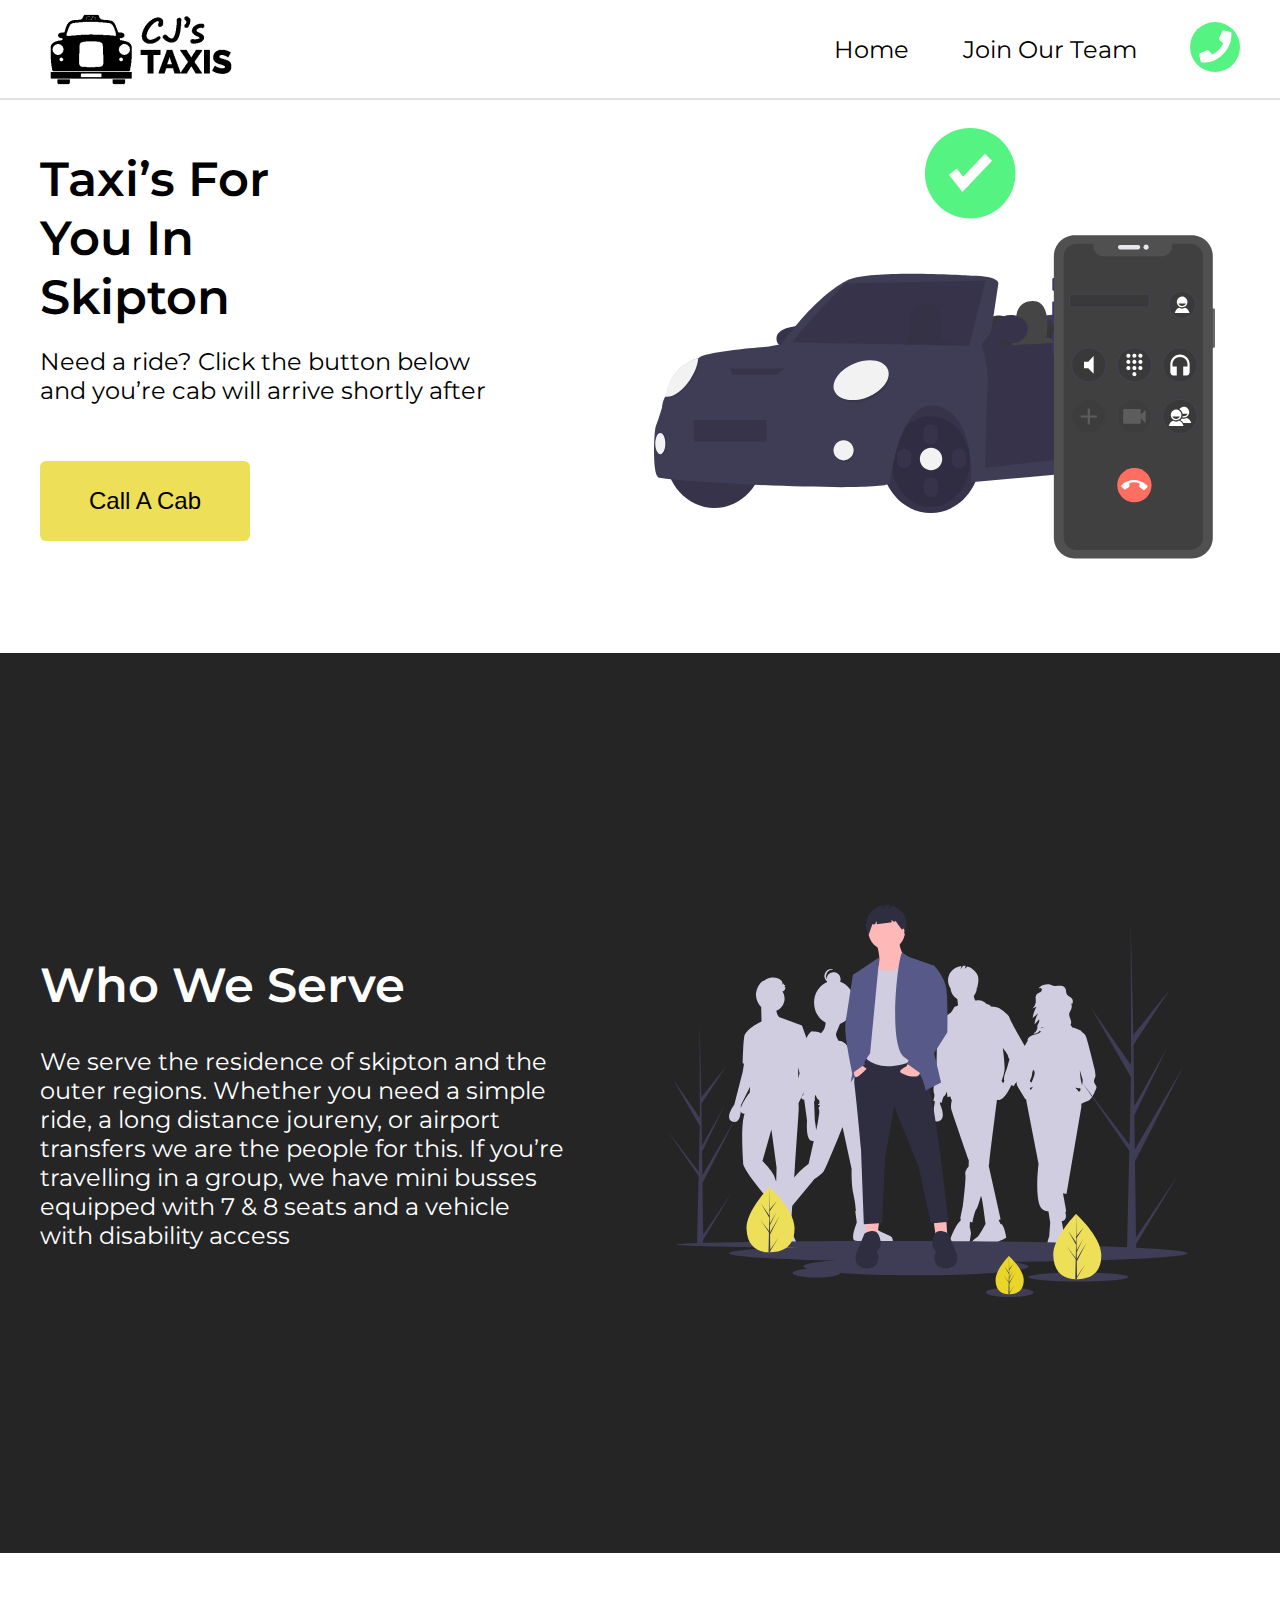
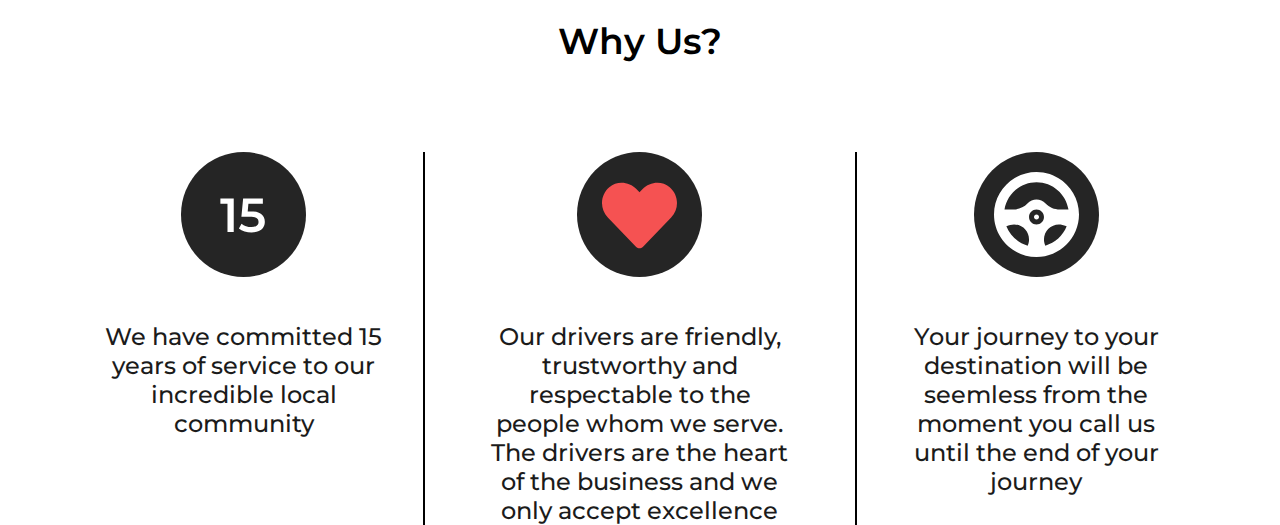
==== index.html @ e497d5ef "Home section 3" ====
<!DOCTYPE html>
<html lang="en">
<head>
  <meta charset="UTF-8">
  <meta http-equiv="X-UA-Compatible" content="IE=edge">
  <meta name="viewport" content="width=device-width, initial-scale=1.0">
  <title>Cj's Taxi</title>

  <link rel="preconnect" href="https://fonts.googleapis.com">
  <link rel="preconnect" href="https://fonts.gstatic.com" crossorigin>
  <link href="https://fonts.googleapis.com/css2?family=Montserrat:ital,wght@0,400;0,600;1,400;1,500&display=swap" rel="stylesheet">

  <link rel="stylesheet" href="./static/css/base.css">
  <link rel="stylesheet" href="./static/css/style.css">
</head>
<body>
  <div class="container">
    <div class="s1">
      <nav>
        <div class="navigation">
          <img src="./static/imgs/logo.png" alt="Logo" class="logo">

          <ul class="nav-links">
            <li class="home nav-link"><a href="./index.html">Home</a></li>
            <li class="join nav-link"><a href="">Join Our Team</a></li>

            <a href="tel:01756797969"><img src="./static/imgs/call_icon.svg" alt="Call" class="call"></a>
          </ul>
        </div>
      </nav>

      <div class="s1-content">
        <div class="s1-details">
          <h2 class="s1-title">Taxi’s For You In Skipton</h2>
          <p class="s1-text">Need a ride? Click the button below
            and you’re cab will arrive shortly after</p>

          <a href="tel:01756797969"><button class="s1-btn btn">Call A Cab</button></a>
        </div>

        <div class="s1-hero-div">
          <img src="./static/imgs/hero_img.svg" alt="Hero" class="hero-img">
        </div>
      </div>
    </div>

    <div class="s2">
      <div class="s2-content">
        <div class="s2-details">
          <h2 class="s2-title">Who We Serve</h2>
          <p class="s2-text">We serve the residence of skipton and the outer regions. Whether you need a simple ride, a long distance joureny, or airport transfers we are the people for this. If you’re travelling in a group, we have mini busses equipped with 7 & 8 seats and a vehicle with disability access</p>
        </div>

        <div class="s2-hero-div">
          <img src="./static/imgs/serve_img.svg" alt="Serve" class="serve-img">
        </div>
      </div>
    </div>

    <div class="s3">
      <div class="s3-title">Why Us?</div>

      <div class="advantages">
        <div class="business-age adv-div">
          <img src="./static/imgs/age.svg" alt="Age" class="age-icon">

          <p class="age-text">We have committed 15 years of service to our incredible local community</p>
        </div>

        <div class="business-saftey adv-div">
          <img src="./static/imgs/saftey.svg" alt="saftey" class="saftey-icon">

          <p class="age-text">Our drivers are friendly, trustworthy and respectable to the people whom we serve. The drivers are the heart of the business and we only accept excellence</p>
        </div>

        <div class="business-driver adv-div">
          <img src="./static/imgs/drivers.svg" alt="driver" class="driver-icon">

          <p class="age-text">Your journey to your destination will be seemless from the moment you call us until the end of your journey</p>
        </div>
      </div>
    </div>
  </div>
</body>
</html>
---- static/css/base.css ----
* {
  margin: 0;
  padding: 0;
  box-sizing: border-box;
}

a {
  text-decoration: none;
  color: #000000;
}

body {
  overflow-x: hidden;
  font-family: "Montserrat";
}
---- static/css/style.css ----
/* SECTION 1 */

.navigation {
  width: 100%;
  height: 100px;

  background: #ffffff;
  border-bottom: 2px solid #e2e2e2;
  box-sizing: border-box;

  display: flex;
  justify-content: space-between;
  align-items: center;
}

.nav-links {
  margin-right: 3.125%;
  display: flex;
  justify-content: space-between;
  align-items: center;
  width: 406px;
}

.nav-link {
  display: inline-block;

  font-size: 24px;
  line-height: 29px;
}

.logo {
  margin-left: 3.125%;
}

.s1-title {
  width: 334px;

  font-weight: 600;
  font-size: 48px;
  line-height: 59px;

  color: #000000;
}

.s1-text {
  width: 447px;

  font-size: 24px;
  line-height: 29px;

  color: #000000;
  margin-top: 20px;
}

.s1-btn {
  border: none;
  font-size: 24px;
  line-height: 29px;

  color: #000000;

  width: 210px;
  height: 80px;

  background: #eedf58;
  border-radius: 6px;

  margin-top: 56px;
  cursor: pointer;
}

.s1-content {
  width: 93.75%;
  margin: 0 auto;
  display: flex;
  justify-content: space-between;
  align-items: center;

  margin-top: 28px;
}

.hero-img {
  width: 95.75%;
}

/* SECTION 2 */

.s2 {
  width: 100%;
  height: 100vh;
  display: grid;
  align-items: center;
  margin-top: 10vh;

  background-color: #252525;
}

.s2-title {
  font-weight: 600;
  font-size: 48px;
  line-height: 59px;

  color: #fff;
}

.s2-text {
  width: 528px;
  font-size: 24px;
  line-height: 29px;
  margin-top: 32px;

  color: #ffffff;
}

.s2-content {
  width: 93.75%;
  margin: 0 auto;
  display: flex;
  justify-content: space-between;
  align-items: center;
}

.serve-img {
  width: 95.75%;
}

.s3-title {
  width: 100%;
  text-align: center;
  font-weight: 600;
  font-size: 36px;

  margin-top: 66px;

  color: #000000;
}

.age-icon,
.saftey-icon,
.driver-icon {
  height: 125px;
}

.adv-div {
  /* width: 40%; */
  display: flex;
  flex-direction: column;
  align-items: center;
  margin-top: 89px;
}

.age-text {
  width: 299px;

  font-weight: 500;
  font-size: 24px;
  line-height: 29px;
  text-align: center;

  color: #1b1b1b;
  margin-top: 45px;
}

.advantages {
  width: 90.4%;
  margin: 0 auto;

  display: flex;
  justify-content: space-around;
}

.business-age {
  border-right: 2px solid #000000;
  padding-right: 30px;
}

.business-driver {
  border-left: 2px solid #000000;
  padding-left: 30px;
}
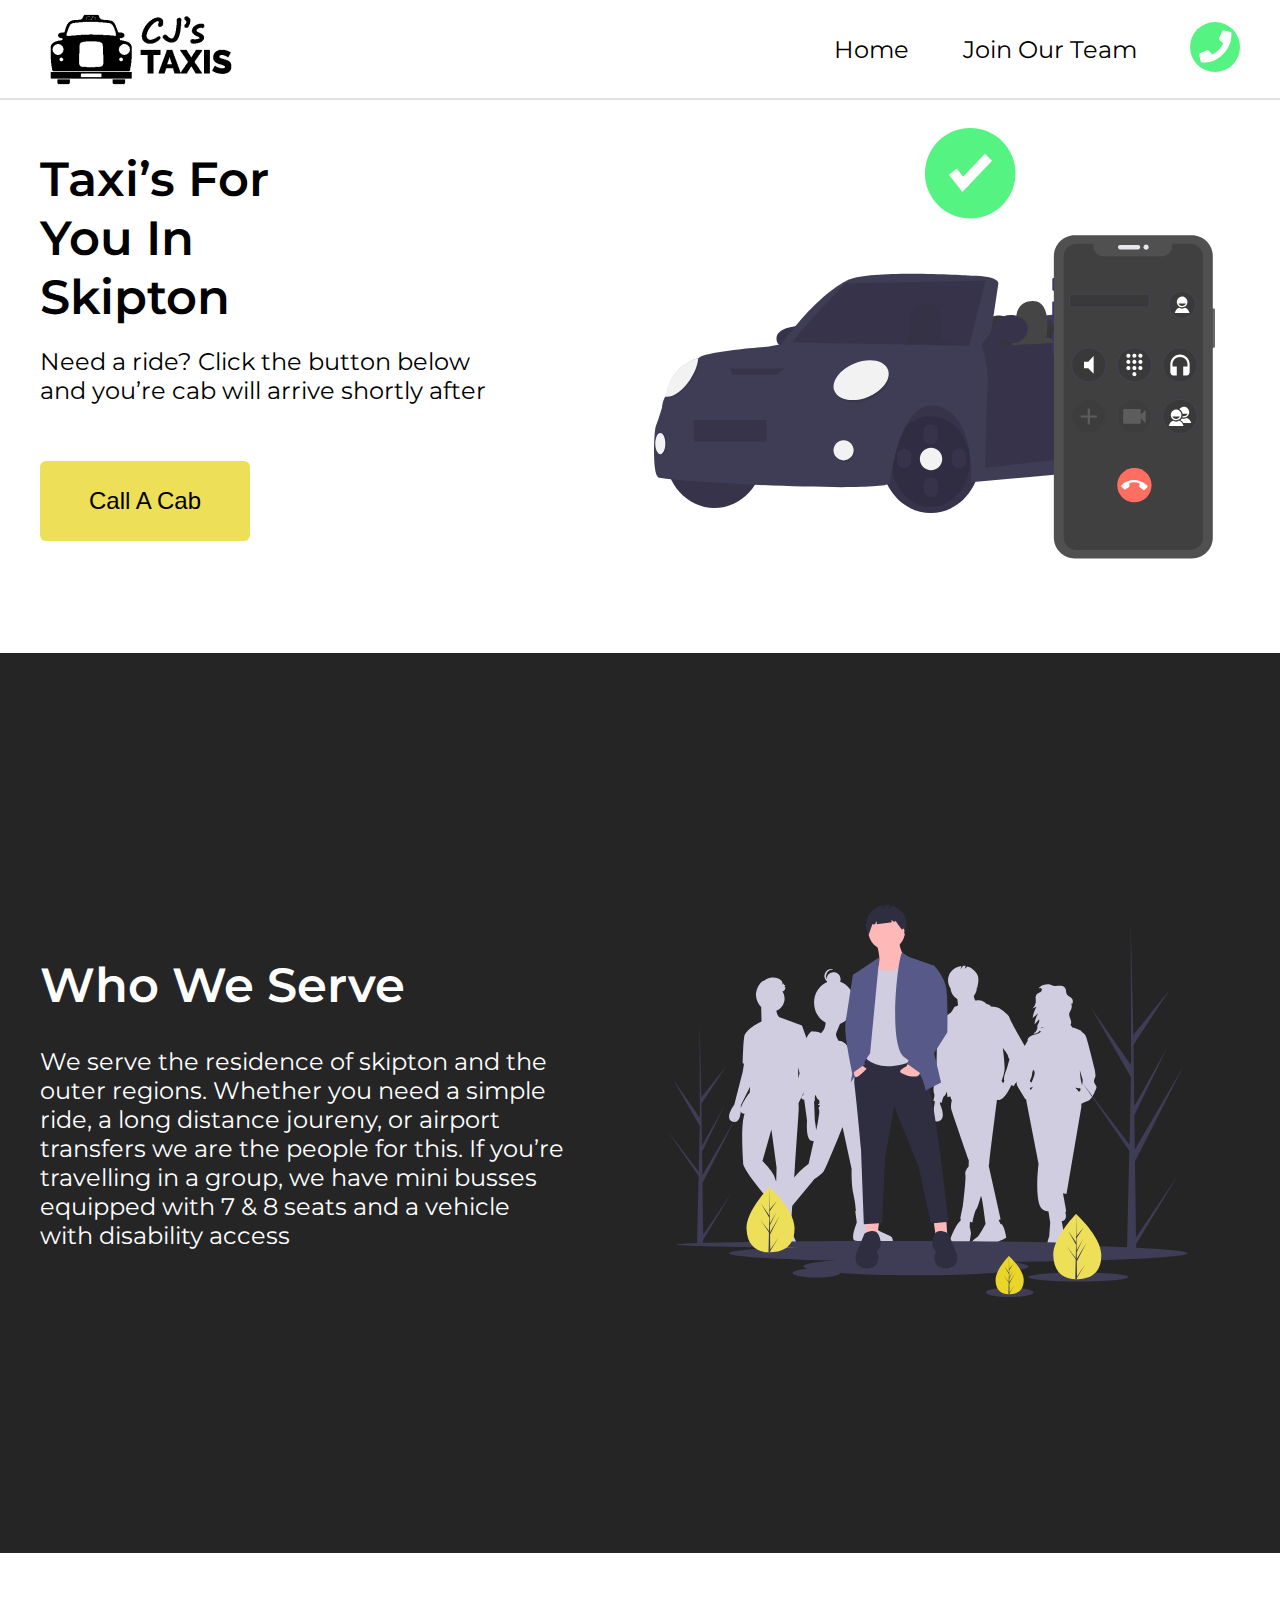
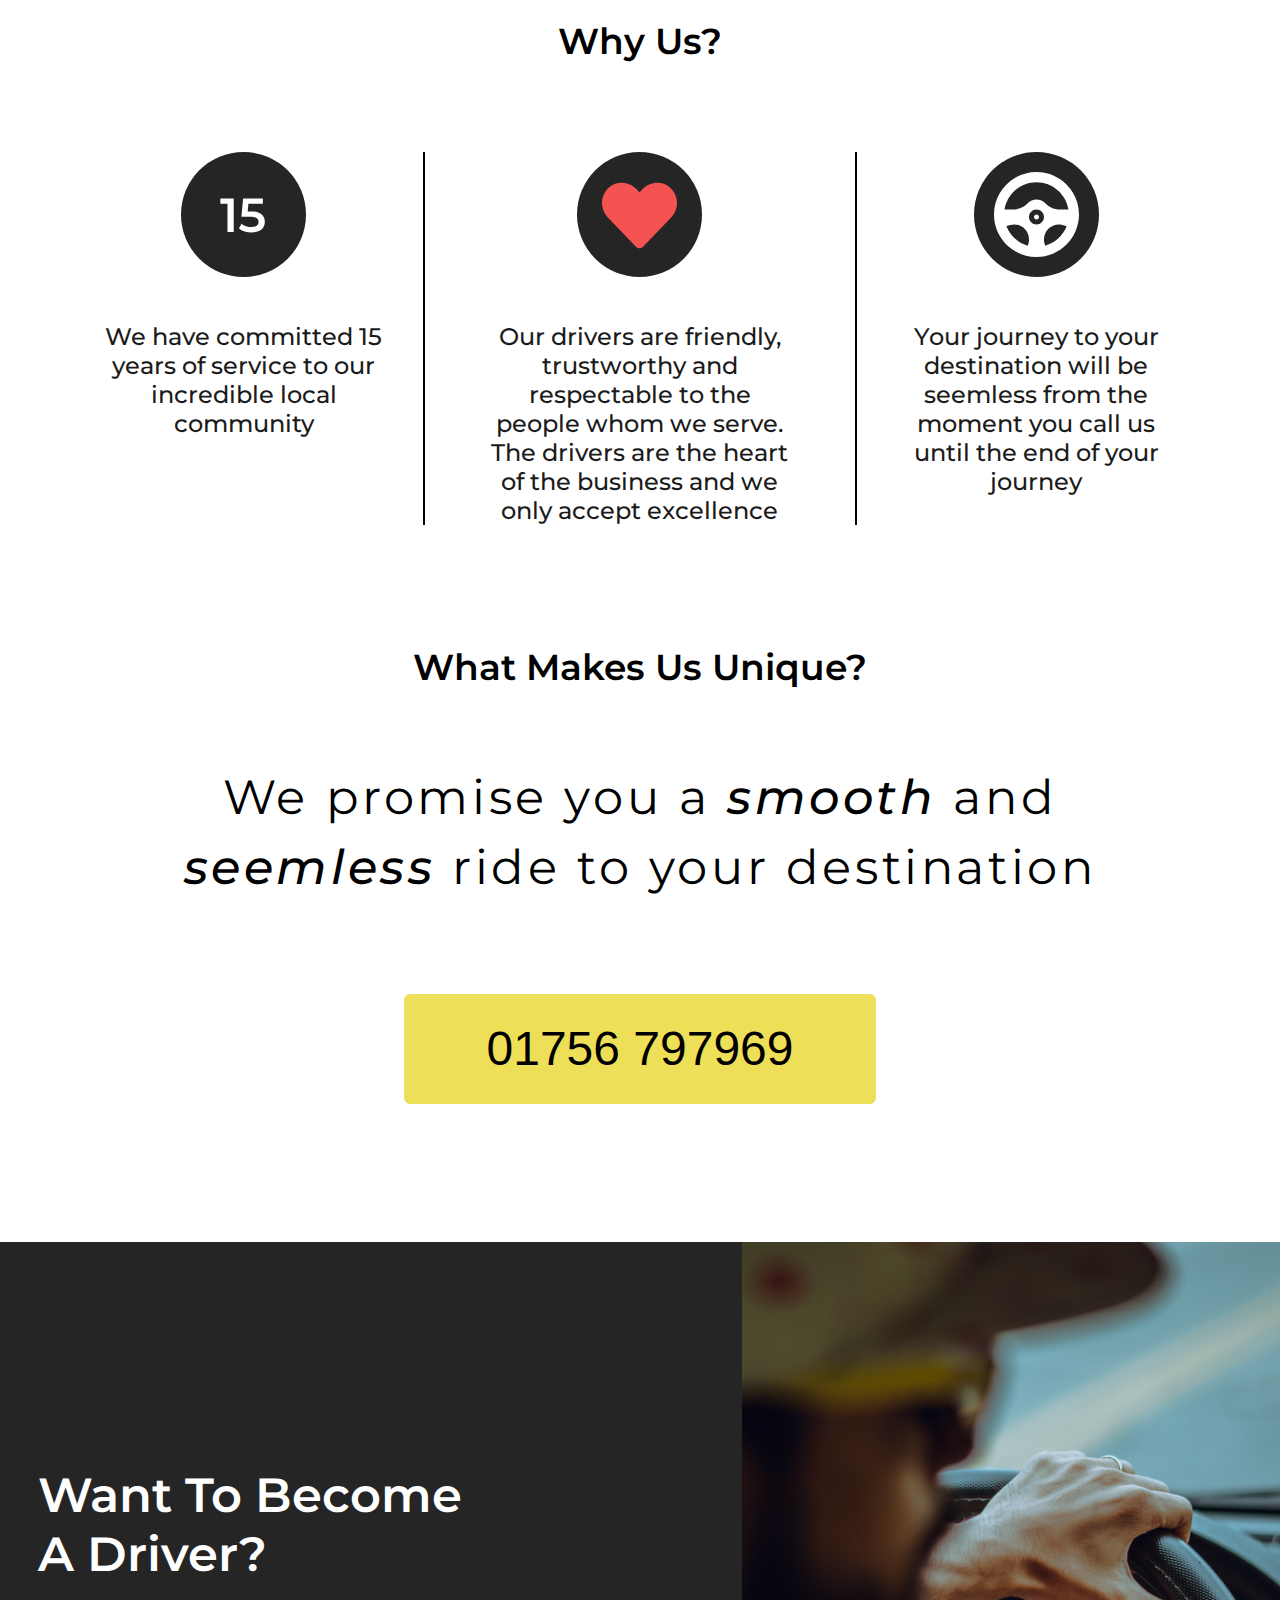
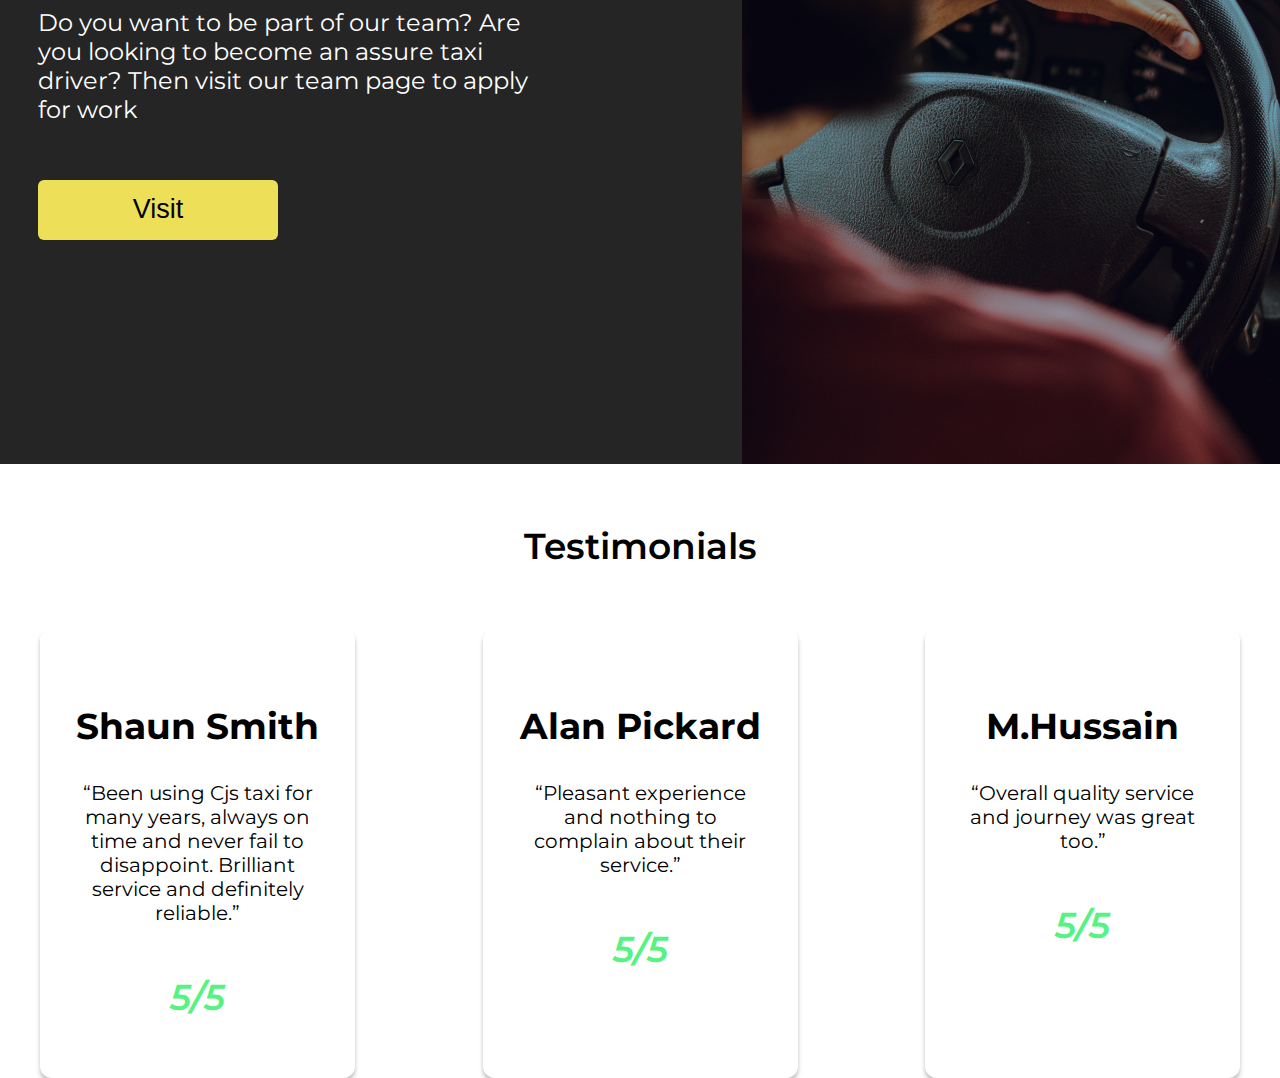
==== commit ed991d1a: "Home Secion 5 done" ====
--- a/index.html
+++ b/index.html
@@ -80,6 +80,65 @@
         </div>
       </div>
     </div>
+
+    <div class="s4">
+      <h2 class="s4-title">
+        What Makes Us Unique?
+      </h2>
+
+      <p class="s4-promise">
+        We promise you a 
+        <i>smooth</i> and <i>seemless</i> ride to your destination
+      </p>
+
+      <a href="tel:01756797969"><button class="unique-btn btn">01756 797969</button></a>
+    </div>
+
+    <div class="s5">
+      <div class="s5-detail">
+        <div class="s5-content">
+          <h2 class="s5-title">Want To Become A Driver?</h2>
+          <p class="s5-text">Do you want to be part of our team? Are you looking to become an assure taxi driver? Then visit our team page to apply for work</p>
+  
+          <a href=""><button class="s5-btn btn">Visit</button></a>
+        </div>
+      </div>
+
+      <img src="./static/imgs/driver_img.png" alt="Driver" class="s5-driver">
+    </div>
+
+    <div class="s6">
+      <h2 class="s6-title">Testimonials</h2>
+
+      <div class="cards">
+        <div class="card">
+          <h3 class="card-title">Shaun Smith</h3>
+
+          <p class="card-text">“Been using Cjs taxi for many years, always on time and never fail to disappoint. Brilliant service and definitely reliable.”</p>
+
+          <h3 class="card-rating">5/5</h3>
+        </div>
+
+        <div class="card">
+          <h3 class="card-title">Alan Pickard</h3>
+
+          <p class="card-text">“Pleasant experience
+            and nothing to complain
+            about their service.”</p>
+
+          <h3 class="card-rating">5/5</h3>
+        </div>
+
+        <div class="card">
+          <h3 class="card-title">M.Hussain</h3>
+
+          <p class="card-text">“Overall quality service
+            and journey was great too.”</p>
+
+          <h3 class="card-rating">5/5</h3>
+        </div>
+      </div>
+    </div>
   </div>
 </body>
 </html>--- a/static/css/style.css
+++ b/static/css/style.css
@@ -123,6 +123,8 @@
 .serve-img {
   width: 95.75%;
 }
+
+/* SECTION 3 */
 
 .s3-title {
   width: 100%;
@@ -178,3 +180,180 @@
   border-left: 2px solid #000000;
   padding-left: 30px;
 }
+
+/* SECTION 4 */
+
+.s4 {
+  margin-top: 120px;
+}
+
+.s4-title {
+  width: 100%;
+  text-align: center;
+
+  font-weight: 600;
+  font-size: 36px;
+
+  color: #000000;
+}
+
+.s4-promise {
+  width: 1100px;
+
+  font-size: 48px;
+  line-height: 70px;
+  text-align: center;
+  letter-spacing: 0.075em;
+
+  color: #000000;
+  margin: 0 auto;
+  margin-top: 73px;
+}
+
+i {
+  font-weight: 500;
+}
+
+.unique-btn {
+  width: 472px;
+  height: 110px;
+
+  background: #eedf58;
+  border-radius: 6px;
+  font-size: 48px;
+
+  color: #000000;
+  border: none;
+
+  position: relative;
+  left: 50%;
+  transform: translateX(-50%);
+
+  margin-top: 92px;
+}
+
+/* SECTION 5 */
+
+.s5 {
+  margin-top: 138px;
+  display: grid;
+  grid-template-columns: 58% 42%;
+}
+
+.s5-detail {
+  background-color: #252525;
+}
+
+.s5-title {
+  width: 434px;
+
+  font-weight: 600;
+  font-size: 48px;
+  line-height: 59px;
+
+  color: #ffffff;
+}
+
+.s5-text {
+  width: 528px;
+
+  font-size: 24px;
+  line-height: 29px;
+
+  margin-top: 24px;
+  color: #ffffff;
+}
+
+.s5-btn {
+  border: none;
+  font-size: 27px;
+  line-height: 29px;
+
+  color: #000000;
+
+  width: 240px;
+  height: 60px;
+
+  background: #eedf58;
+  border-radius: 6px;
+
+  margin-top: 56px;
+  cursor: pointer;
+}
+
+.s5-detail {
+  display: flex;
+  /* justify-content: center; */
+  align-items: center;
+}
+
+.s5-content {
+  margin-left: 5.125%;
+}
+
+.s6 {
+  margin-top: 60px;
+}
+
+.s6-title {
+  width: 100%;
+  text-align: center;
+
+  font-weight: 600;
+  font-size: 36px;
+  line-height: 44px;
+
+  color: #000000;
+}
+
+.card {
+  width: 315px;
+  height: 450px;
+
+  background: #ffffff;
+  box-shadow: 0px 4px 4px rgba(0, 0, 0, 0.25);
+  border-radius: 12px;
+}
+
+.card-title {
+  width: 100%;
+  text-align: center;
+
+  font-size: 36px;
+  line-height: 44px;
+
+  color: #000000;
+  padding-top: 76px;
+}
+
+.card-text {
+  width: 238px;
+  margin: 0 auto;
+
+  font-size: 20px;
+  line-height: 24px;
+  text-align: center;
+
+  color: #000000;
+  margin-top: 33px;
+}
+
+.card-rating {
+  font-style: italic;
+  font-weight: 600;
+  font-size: 36px;
+
+  width: 100%;
+  text-align: center;
+  margin-top: 50px;
+
+  color: #55f381;
+}
+
+.cards {
+  display: flex;
+  width: 93.75%;
+  justify-content: space-between;
+  margin: 0 auto;
+  margin-top: 60px;
+}
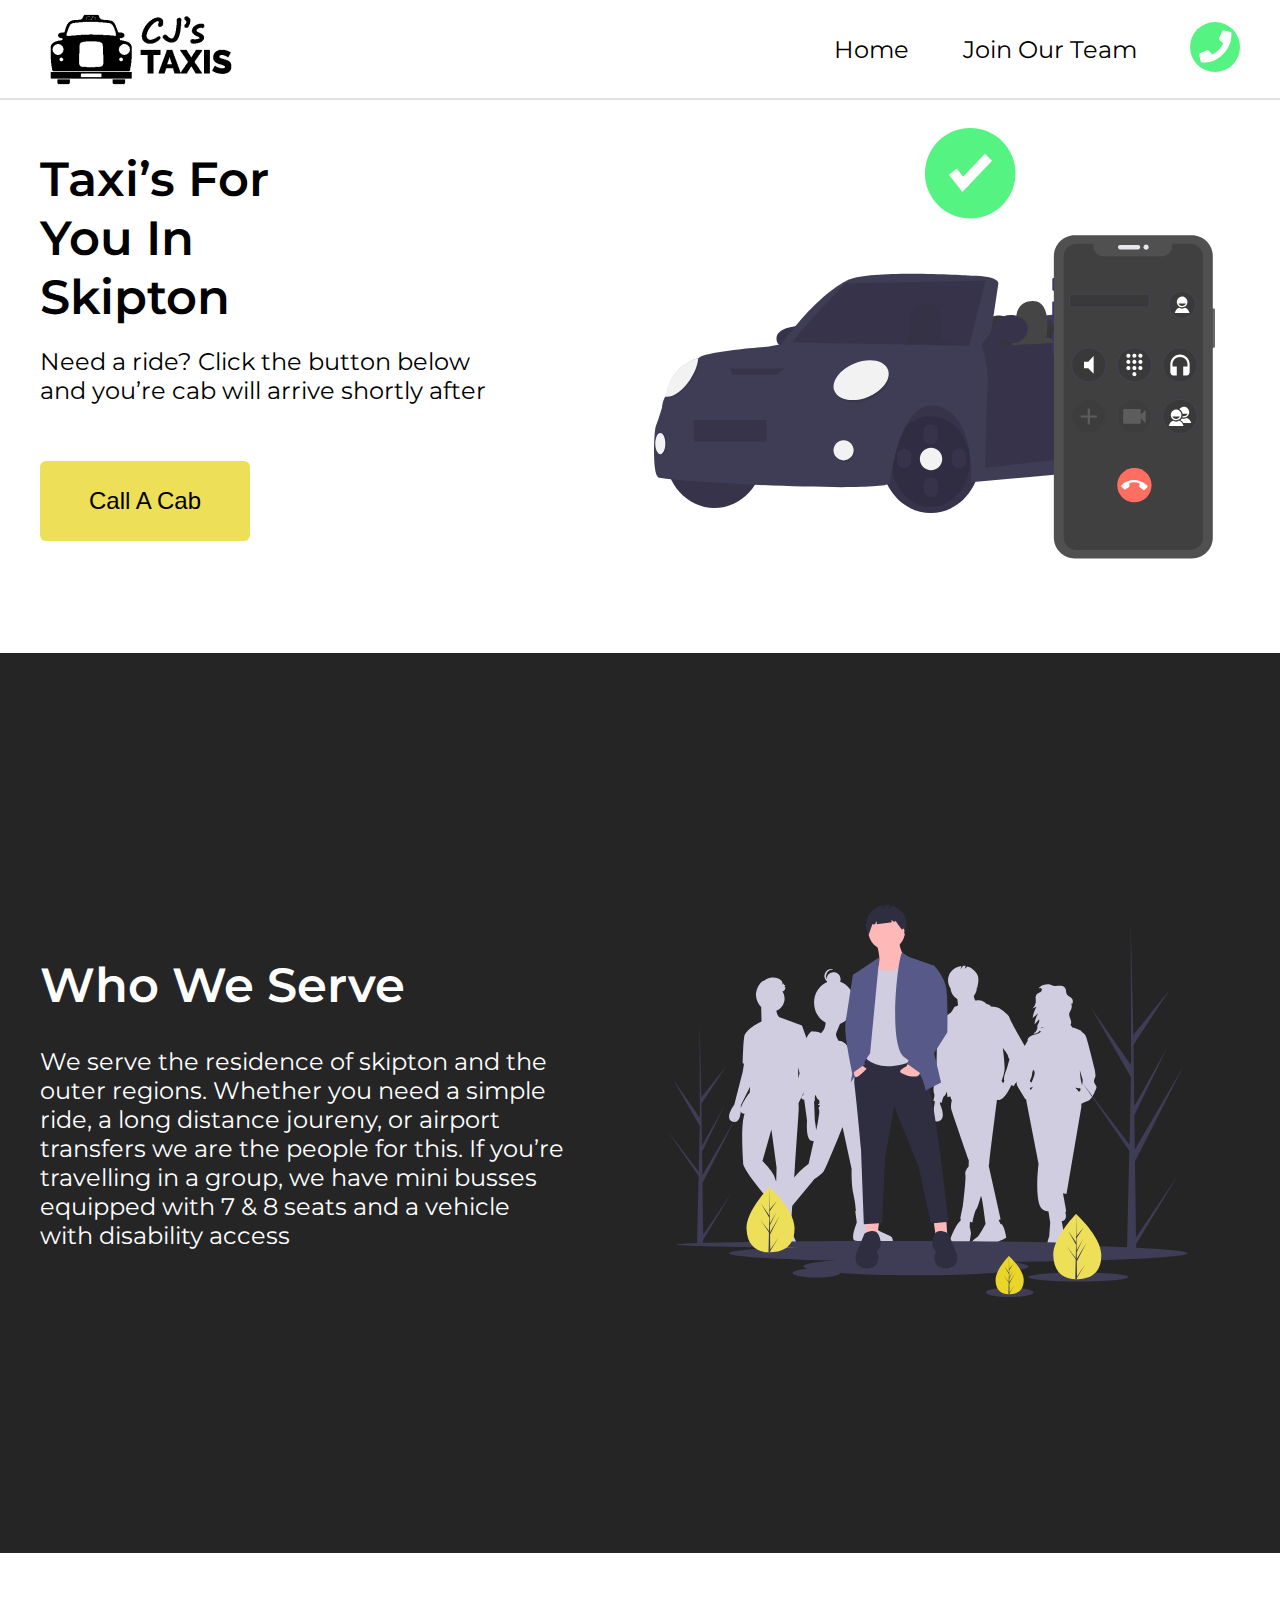
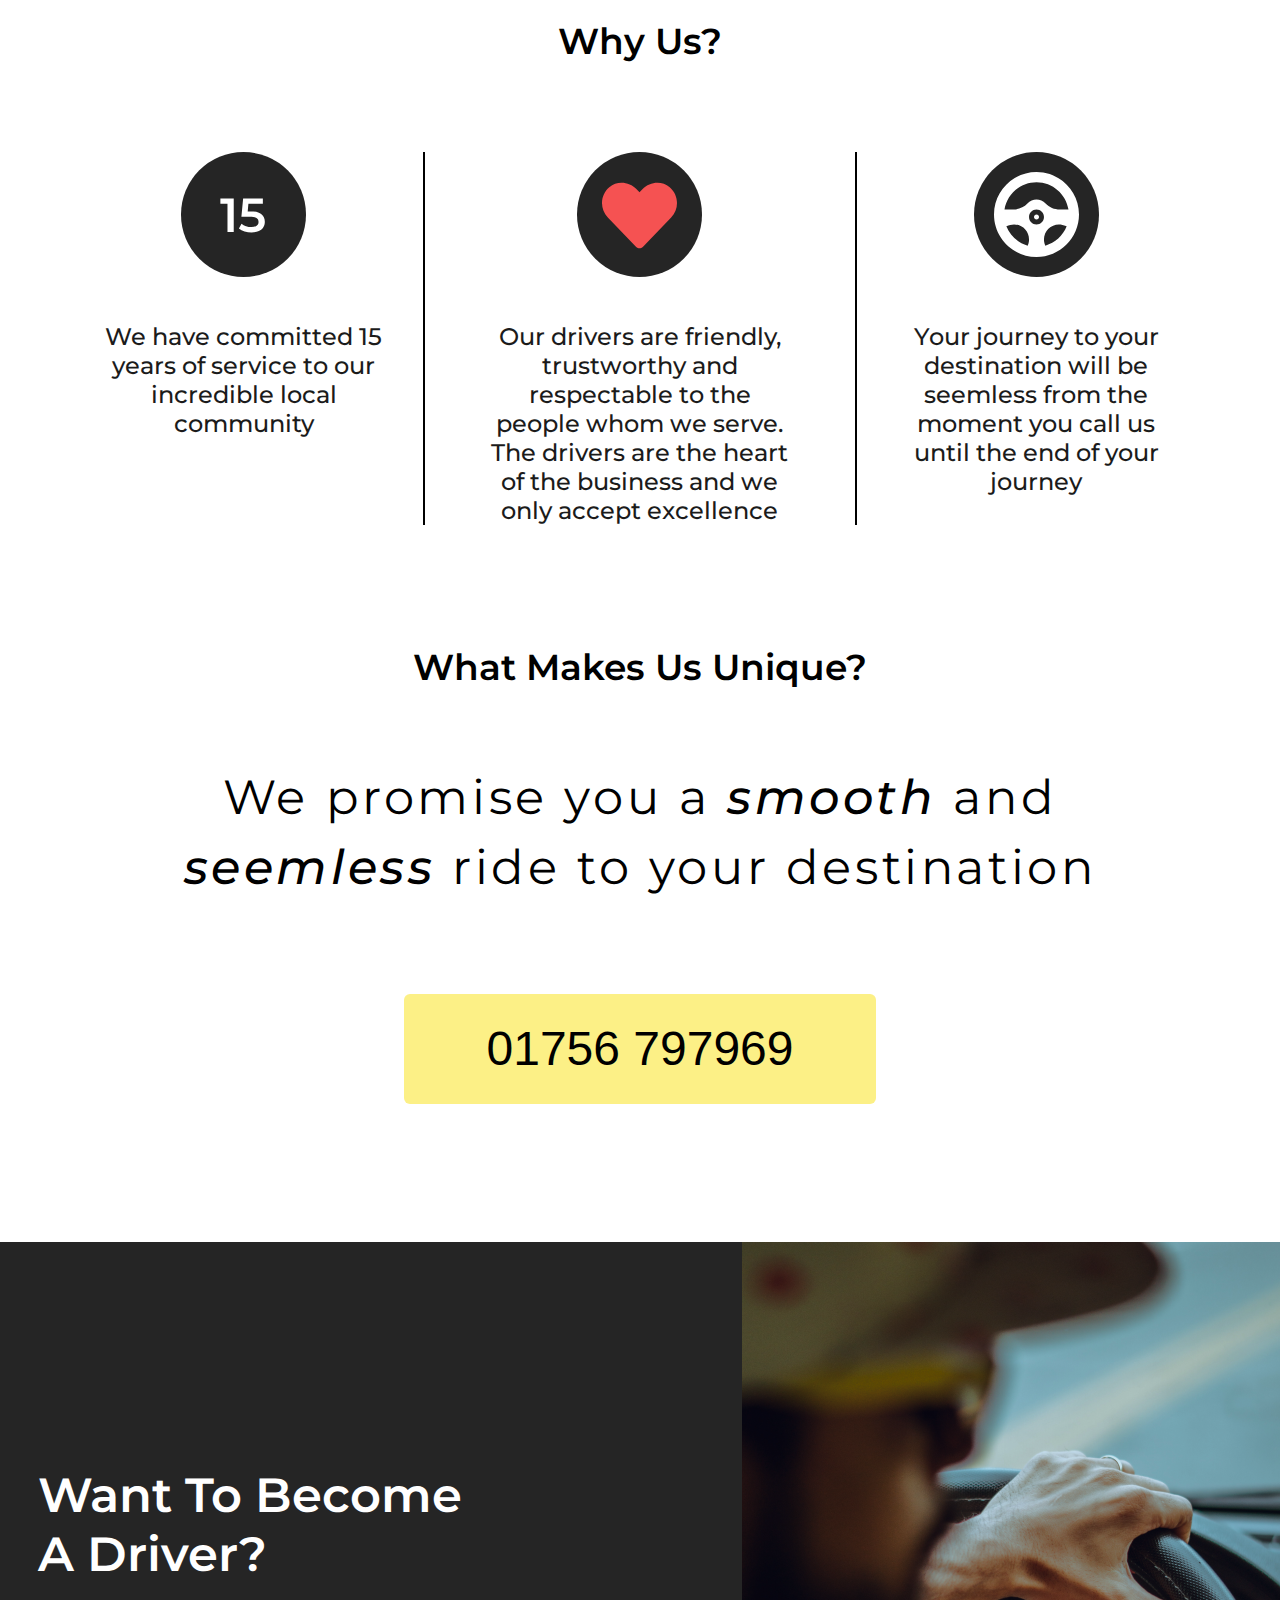
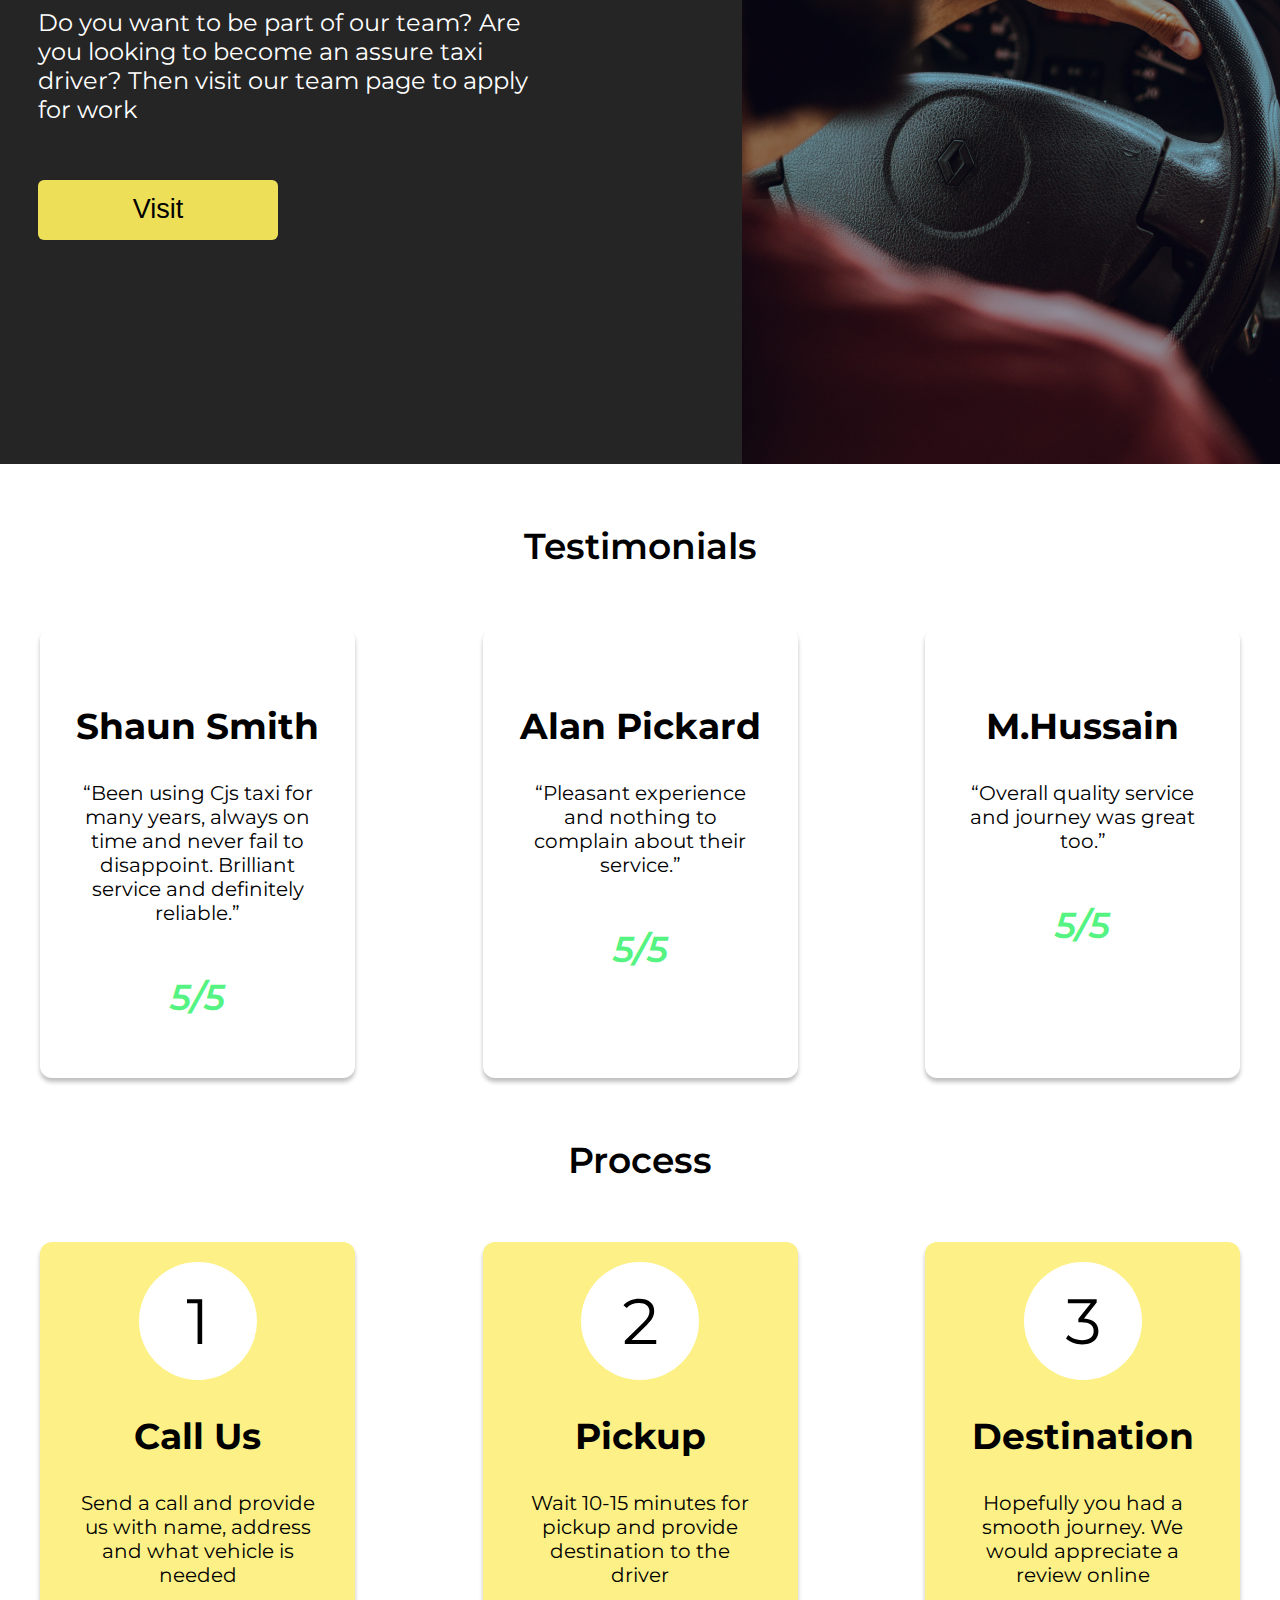
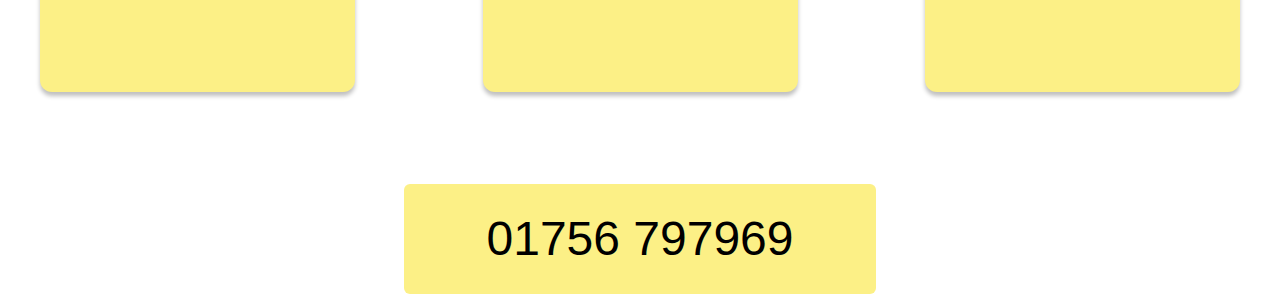
==== commit 2fa479fa: "Home section 6 & 7 done" ====
--- a/index.html
+++ b/index.html
@@ -40,6 +40,8 @@
 
         <div class="s1-hero-div">
           <img src="./static/imgs/hero_img.svg" alt="Hero" class="hero-img">
+
+          <img src="./static/imgs/phone.svg" alt="Phone" class="hero-img-phone">
         </div>
       </div>
     </div>
@@ -139,6 +141,43 @@
         </div>
       </div>
     </div>
+
+    <div class="s7">
+      <h2 class="s7-title">Process</h2>
+
+      <div class="cards">
+        <div class="card">
+          <img src="./static/imgs/one.svg" alt="One" class="card-number">
+
+          <h3 class="card-title">Call Us</h3>
+
+          <p class="card-text">Send a call and provide 
+            us with name, address and 
+            what vehicle is needed</p>
+        </div>
+
+        <div class="card">
+          <img src="./static/imgs/two.svg" alt="two" class="card-number">
+
+          <h3 class="card-title">Pickup</h3>
+
+          <p class="card-text">Wait 10-15 minutes for
+            pickup and provide destination
+            to the driver</p>
+        </div>
+
+        <div class="card">
+          <img src="./static/imgs/three.svg" alt="three" class="card-number">
+
+          <h3 class="card-title">Destination</h3>
+
+          <p class="card-text">Hopefully you had
+            a smooth journey. We would appreciate a review online </p>
+        </div>
+      </div>
+
+      <a href="tel:01756797969"><button class="unique-btn btn">01756 797969</button></a>
+    </div>
   </div>
 </body>
 </html>--- a/static/css/base.css
+++ b/static/css/base.css
@@ -13,3 +13,35 @@
   overflow-x: hidden;
   font-family: "Montserrat";
 }
+
+.navigation {
+  width: 100%;
+  height: 100px;
+
+  background: #ffffff;
+  border-bottom: 2px solid #e2e2e2;
+  box-sizing: border-box;
+
+  display: flex;
+  justify-content: space-between;
+  align-items: center;
+}
+
+.nav-links {
+  margin-right: 3.125%;
+  display: flex;
+  justify-content: space-between;
+  align-items: center;
+  width: 406px;
+}
+
+.nav-link {
+  display: inline-block;
+
+  font-size: 24px;
+  line-height: 29px;
+}
+
+.logo {
+  margin-left: 3.125%;
+}
--- a/static/css/style.css
+++ b/static/css/style.css
@@ -1,35 +1,7 @@
 /* SECTION 1 */
 
-.navigation {
-  width: 100%;
-  height: 100px;
-
-  background: #ffffff;
-  border-bottom: 2px solid #e2e2e2;
-  box-sizing: border-box;
-
-  display: flex;
-  justify-content: space-between;
-  align-items: center;
-}
-
-.nav-links {
-  margin-right: 3.125%;
-  display: flex;
-  justify-content: space-between;
-  align-items: center;
-  width: 406px;
-}
-
-.nav-link {
-  display: inline-block;
-
-  font-size: 24px;
-  line-height: 29px;
-}
-
-.logo {
-  margin-left: 3.125%;
+.hero-img-phone {
+  display: none;
 }
 
 .s1-title {
@@ -218,7 +190,7 @@
   width: 472px;
   height: 110px;
 
-  background: #eedf58;
+  background: #fcf086;
   border-radius: 6px;
   font-size: 48px;
 
@@ -291,6 +263,8 @@
   margin-left: 5.125%;
 }
 
+/* SECTION 6 & 7 */
+
 .s6 {
   margin-top: 60px;
 }
@@ -357,3 +331,34 @@
   margin: 0 auto;
   margin-top: 60px;
 }
+
+.s7 .card {
+  background: #fcf086;
+}
+
+.s7 .card .card-title {
+  padding: 0px;
+  margin-top: 30px;
+}
+
+.card-number {
+  position: relative;
+  left: 50%;
+  transform: translateX(-50%);
+  margin-top: 20px;
+}
+
+.s7 {
+  margin-top: 60px;
+}
+
+.s7-title {
+  width: 100%;
+  text-align: center;
+
+  font-weight: 600;
+  font-size: 36px;
+  line-height: 44px;
+
+  color: #000000;
+}
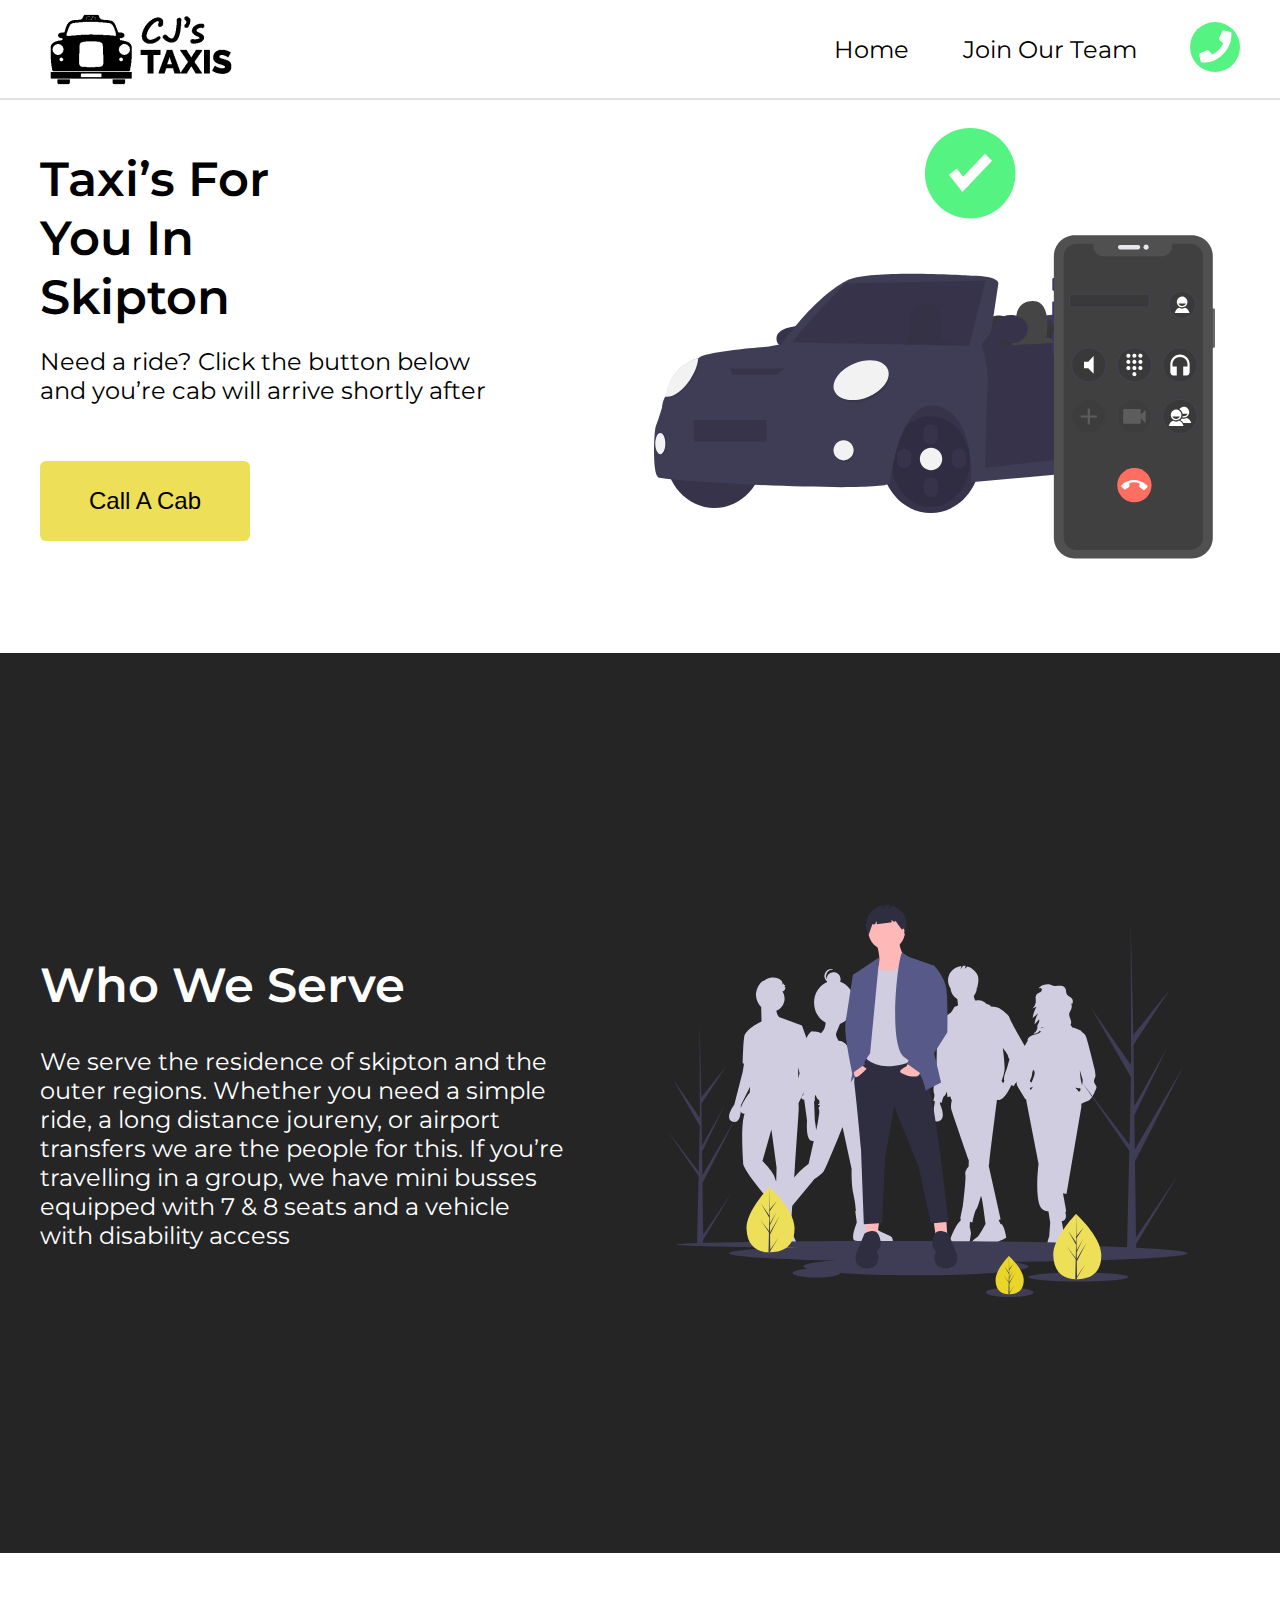
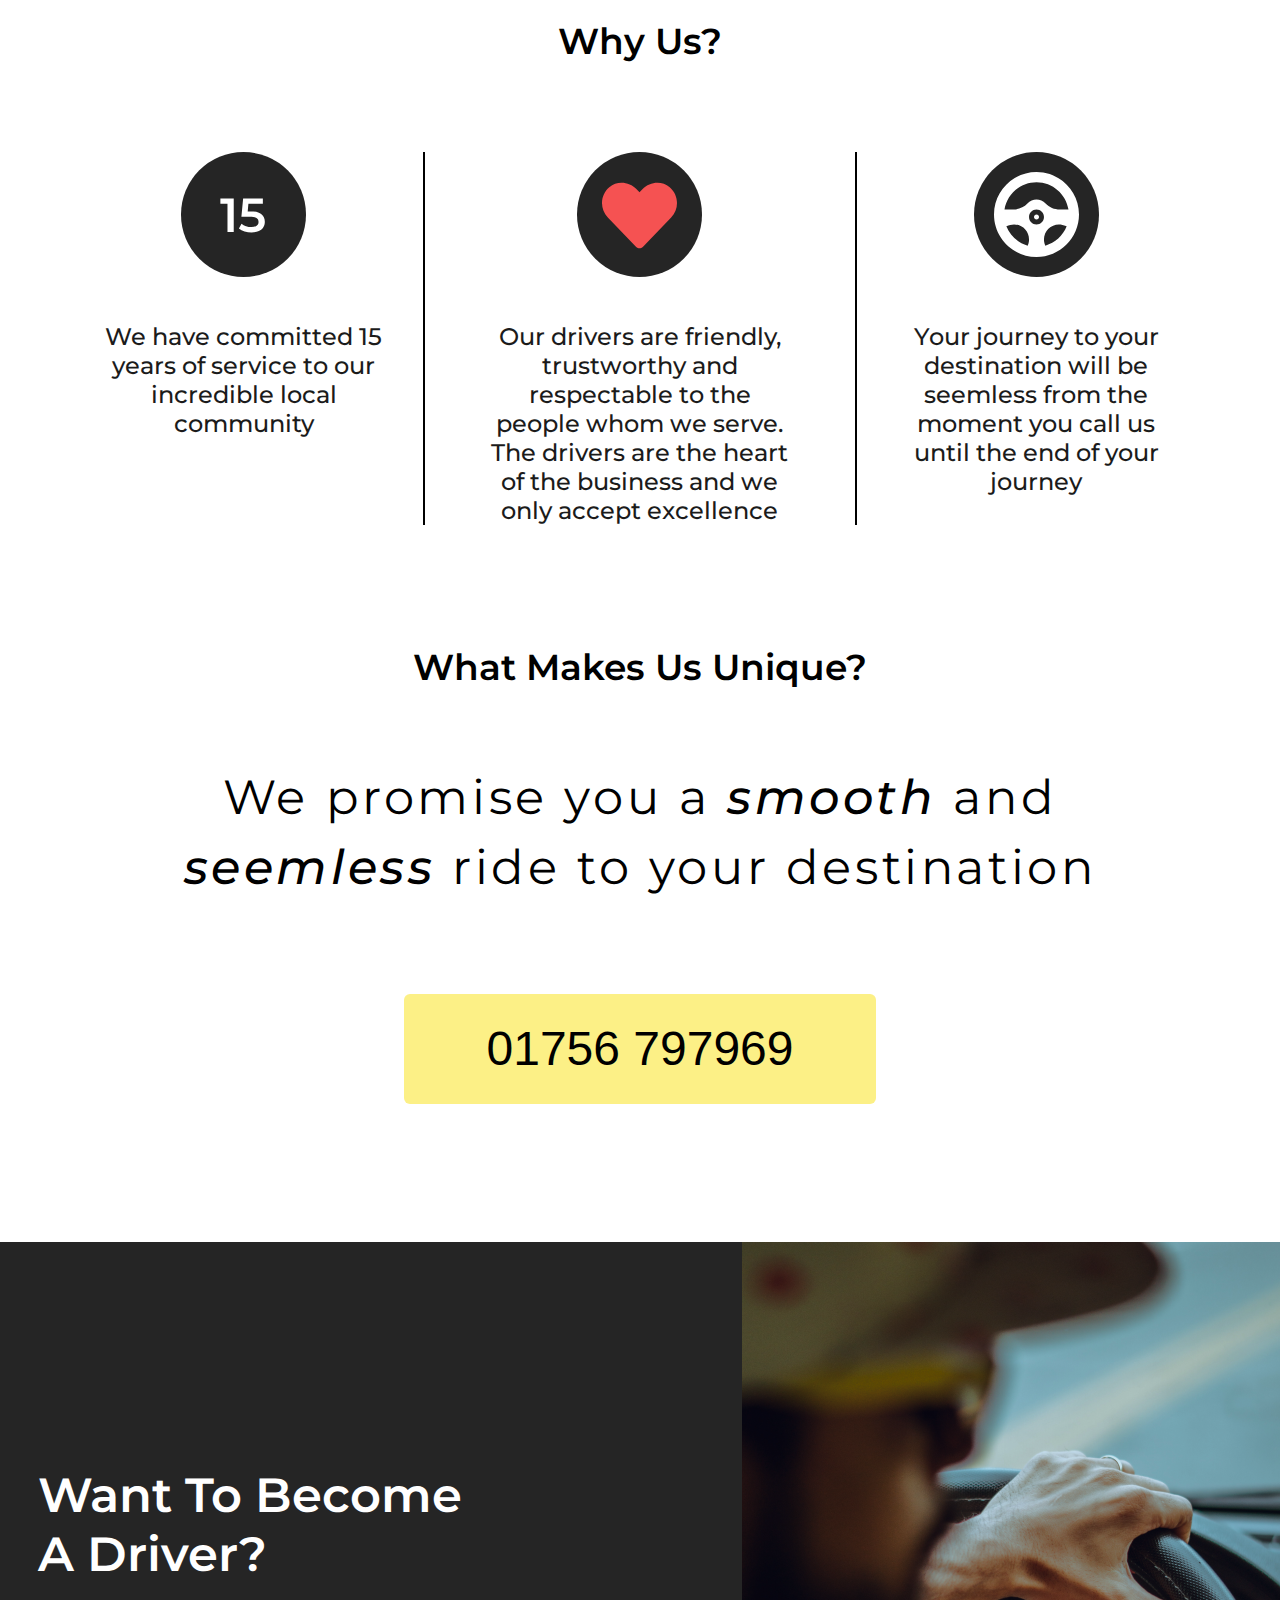
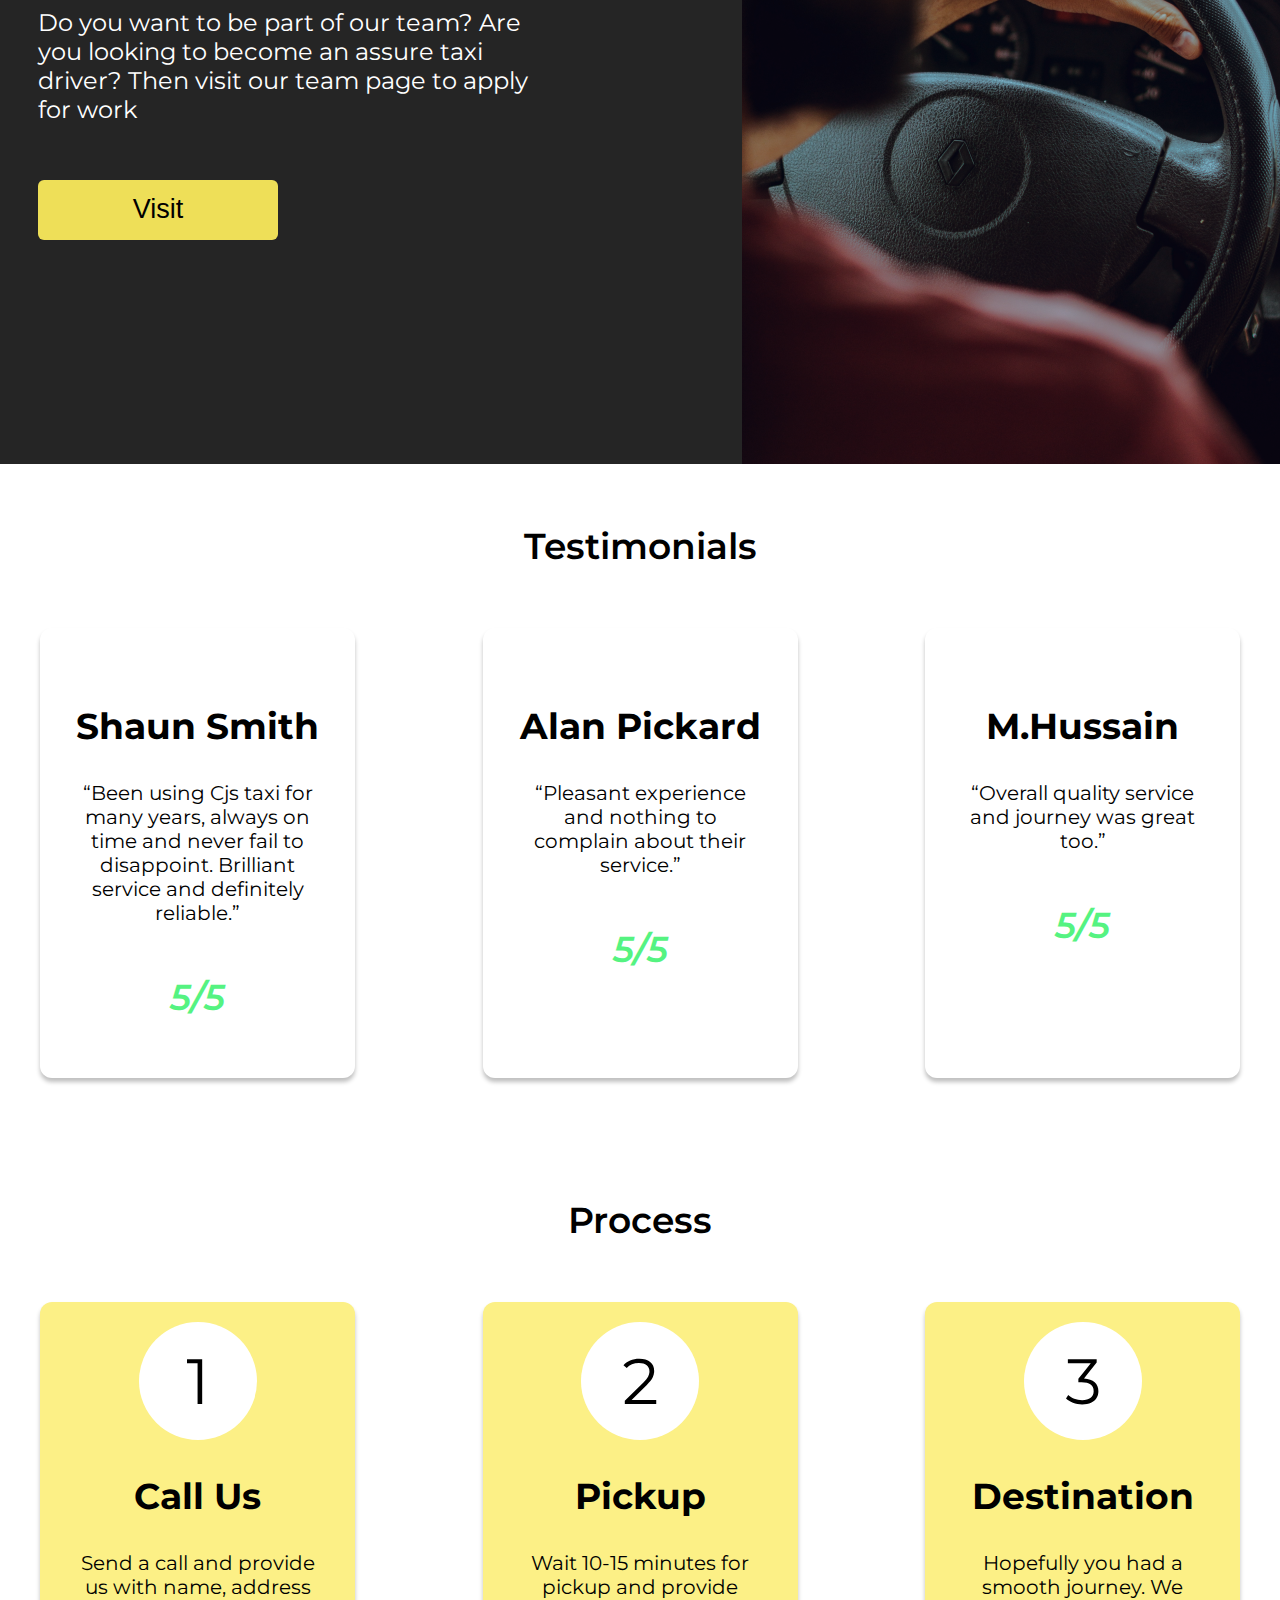
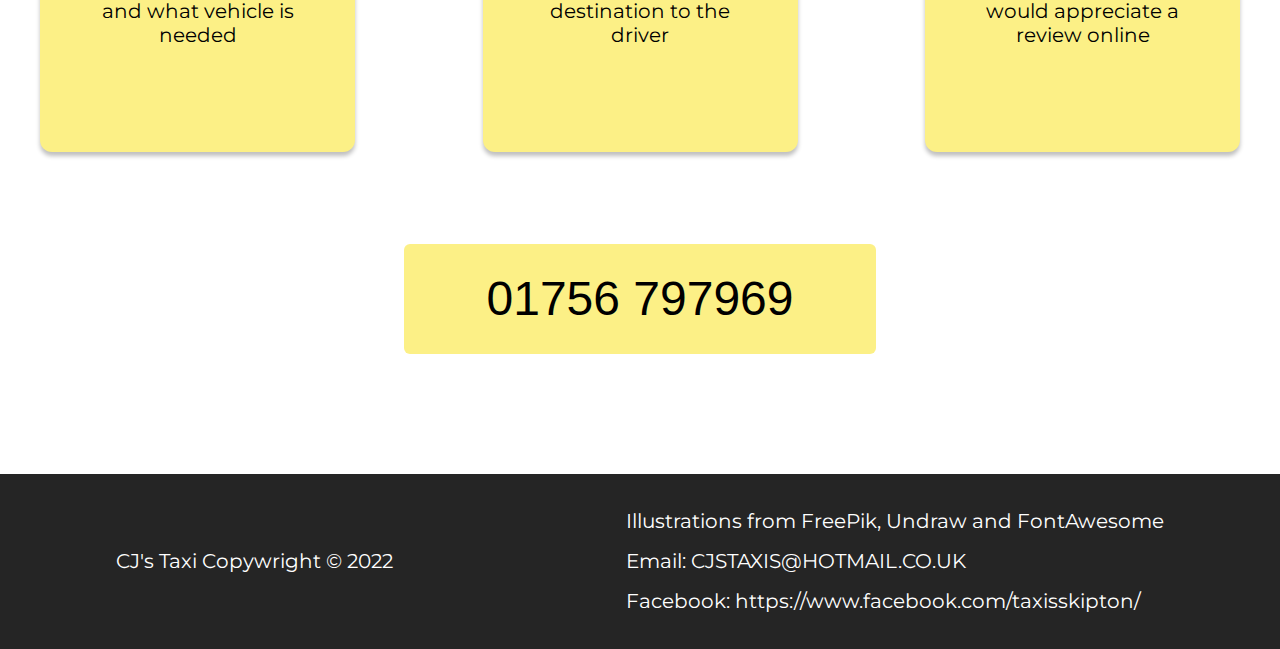
==== commit f3704d56: "footer complete" ====
--- a/index.html
+++ b/index.html
@@ -178,6 +178,20 @@
 
       <a href="tel:01756797969"><button class="unique-btn btn">01756 797969</button></a>
     </div>
+
+    <div class="footer">
+      <footer>
+        <p class="copyright">CJ's Taxi Copywright &copy; 2022</p>
+
+        <div class="footer-details">
+          <p>Illustrations from FreePik, Undraw and FontAwesome</p>
+
+          <p>Email: CJSTAXIS@HOTMAIL.CO.UK</p>
+
+          <p>Facebook: https://www.facebook.com/taxisskipton/</p>
+        </div>
+      </footer>
+    </div>
   </div>
 </body>
 </html>--- a/static/css/base.css
+++ b/static/css/base.css
@@ -45,3 +45,29 @@
 .logo {
   margin-left: 3.125%;
 }
+
+.footer {
+  margin-top: 120px;
+}
+
+footer {
+  width: 100%;
+  height: 175px;
+  display: flex;
+  justify-content: space-around;
+  align-items: center;
+
+  background: #252525;
+}
+
+footer p {
+  color: white;
+  font-size: 20px;
+}
+
+.footer-details {
+  height: 120px;
+  display: flex;
+  flex-direction: column;
+  justify-content: space-around;
+}
--- a/static/css/style.css
+++ b/static/css/style.css
@@ -349,7 +349,7 @@
 }
 
 .s7 {
-  margin-top: 60px;
+  margin-top: 120px;
 }
 
 .s7-title {
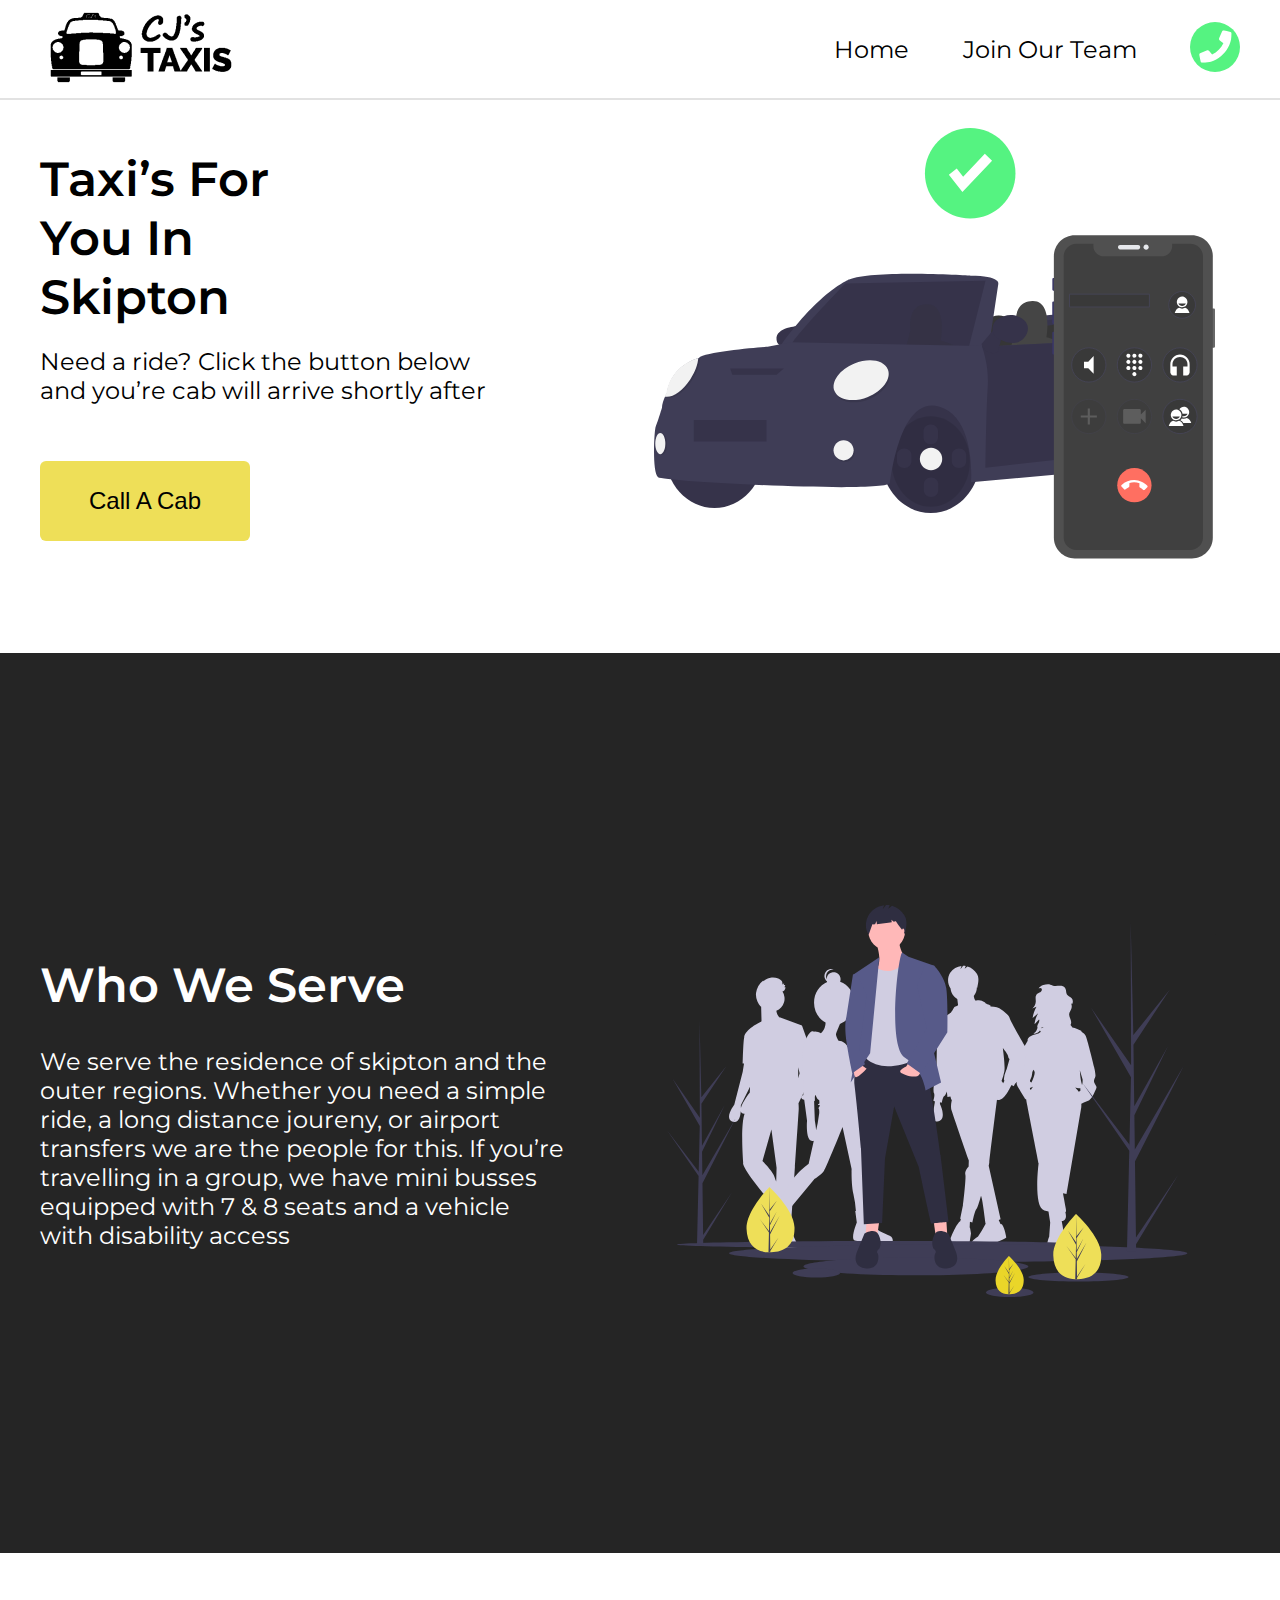
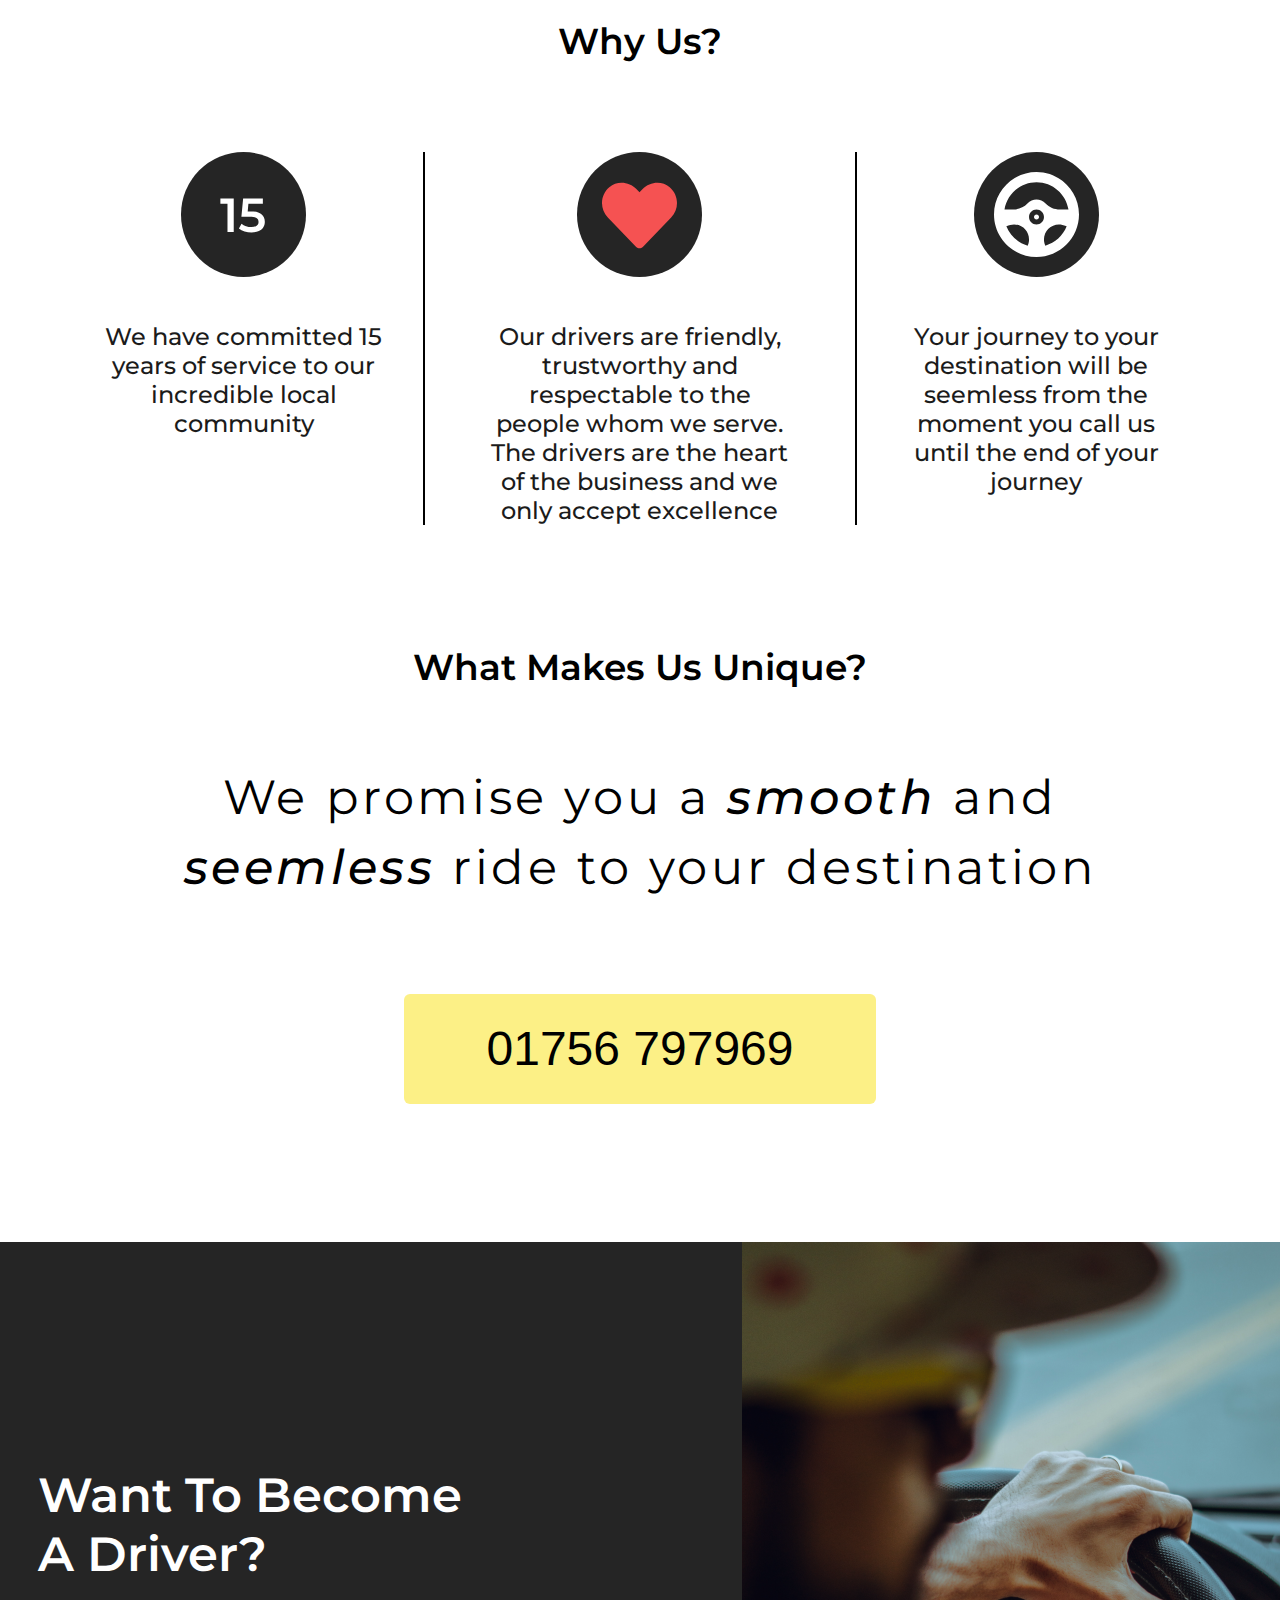
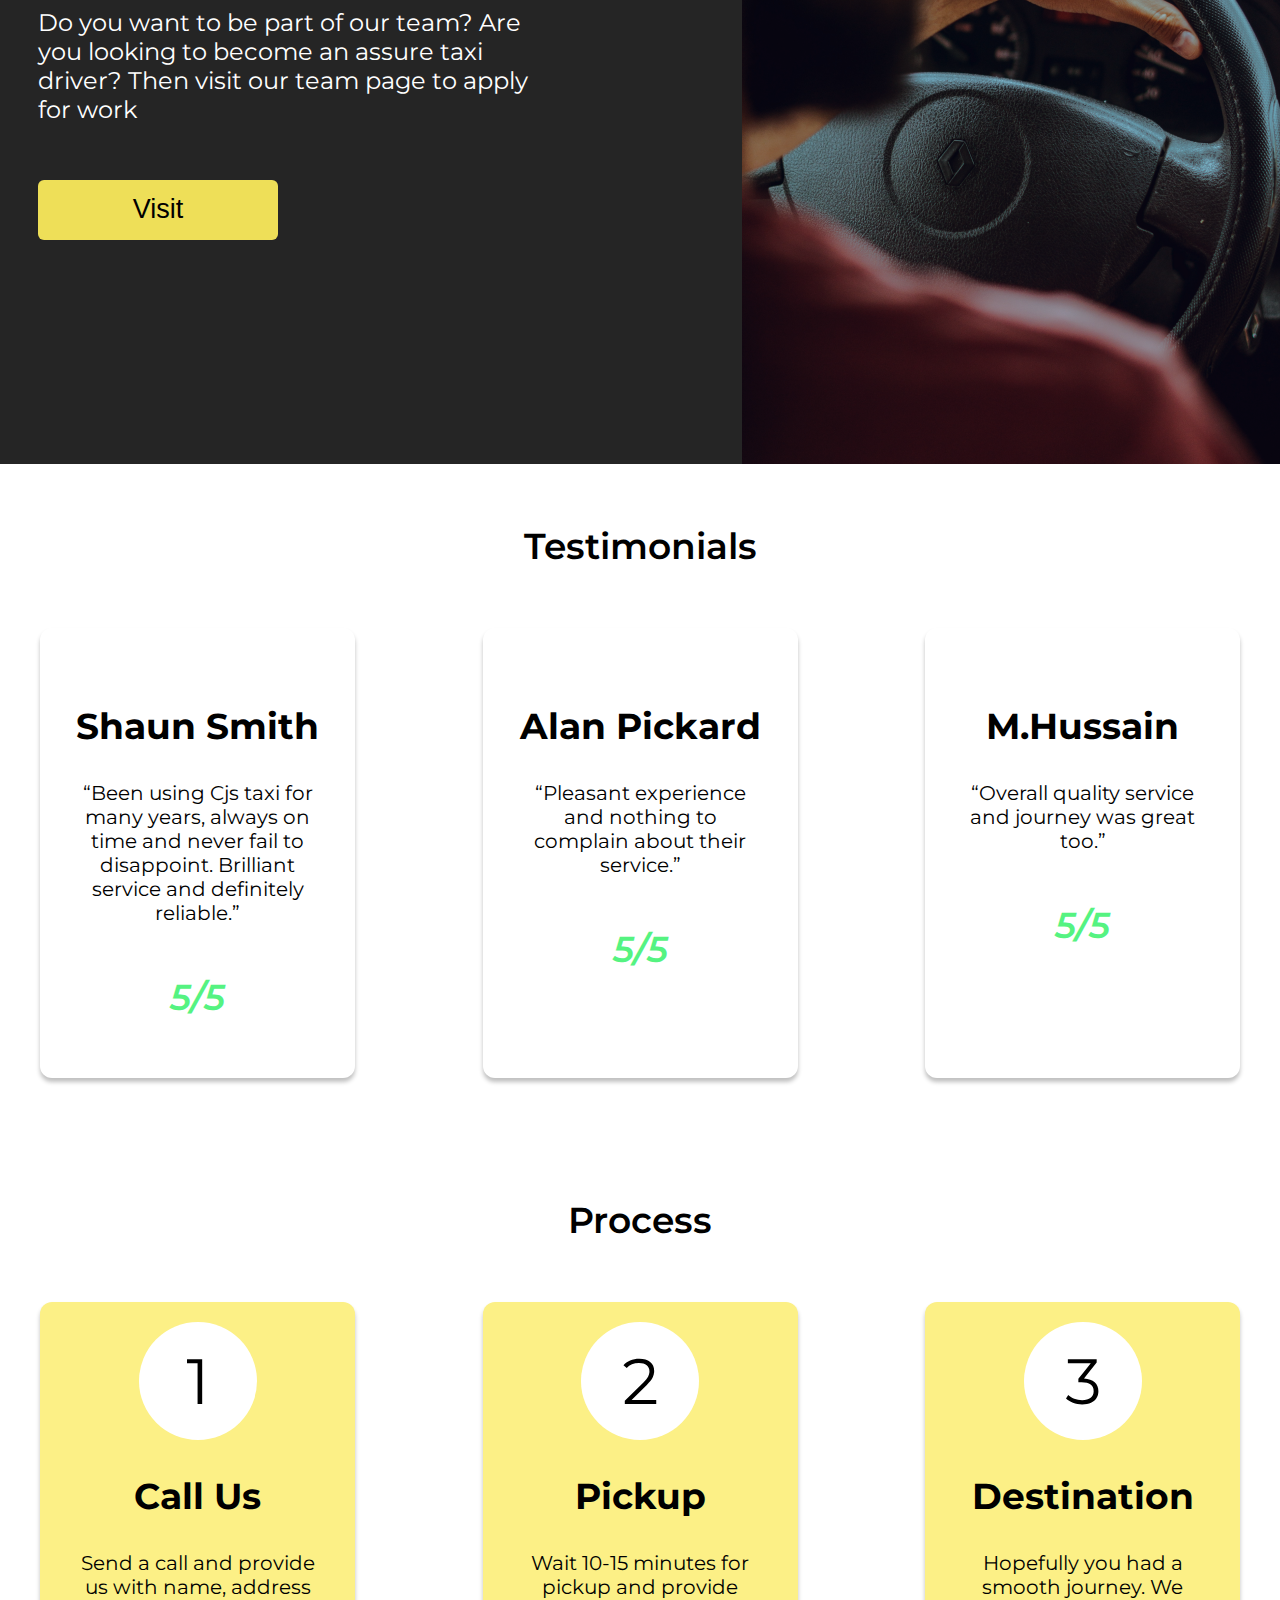
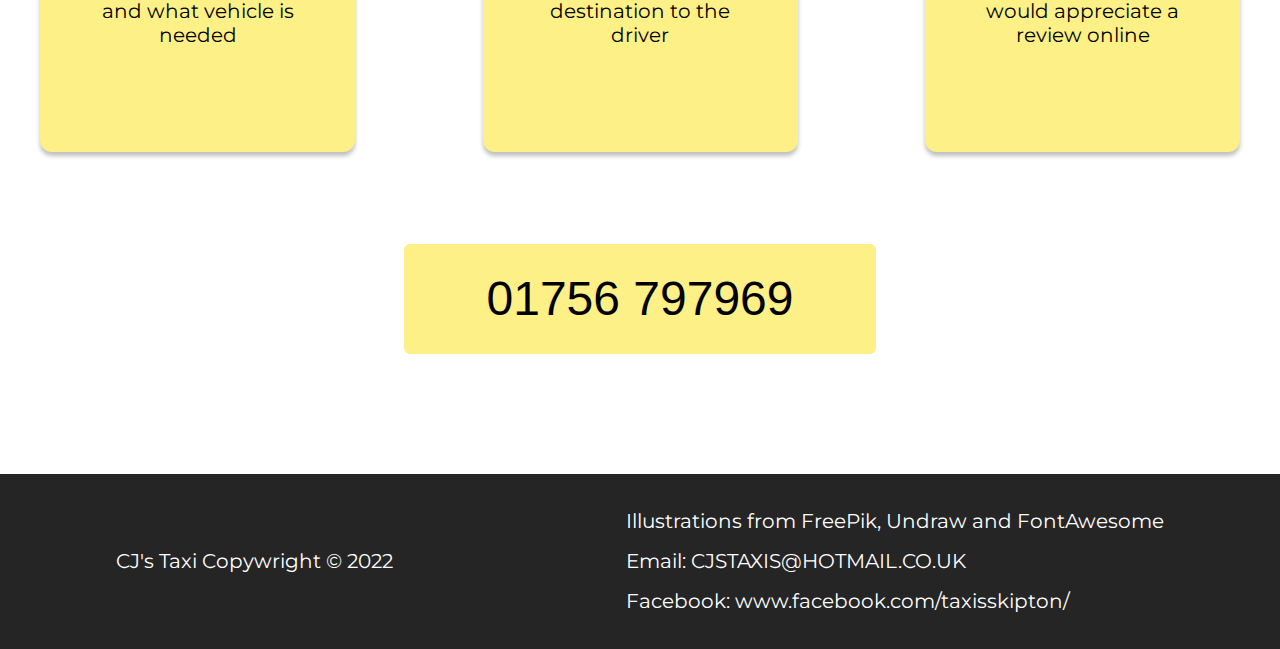
==== commit dfdcd3d9: "home phone-view added" ====
--- a/index.html
+++ b/index.html
@@ -18,7 +18,7 @@
     <div class="s1">
       <nav>
         <div class="navigation">
-          <img src="./static/imgs/logo.png" alt="Logo" class="logo">
+          <a href="./index.html" class="logo-link"><img src="./static/imgs/logo.png" alt="Logo" class="logo"></a>
 
           <ul class="nav-links">
             <li class="home nav-link"><a href="./index.html">Home</a></li>
@@ -35,13 +35,13 @@
           <p class="s1-text">Need a ride? Click the button below
             and you’re cab will arrive shortly after</p>
 
+          <img src="./static/imgs/phone.svg" alt="Phone" class="hero-img-phone">
+
           <a href="tel:01756797969"><button class="s1-btn btn">Call A Cab</button></a>
         </div>
 
         <div class="s1-hero-div">
           <img src="./static/imgs/hero_img.svg" alt="Hero" class="hero-img">
-
-          <img src="./static/imgs/phone.svg" alt="Phone" class="hero-img-phone">
         </div>
       </div>
     </div>
@@ -188,7 +188,7 @@
 
           <p>Email: CJSTAXIS@HOTMAIL.CO.UK</p>
 
-          <p>Facebook: https://www.facebook.com/taxisskipton/</p>
+          <p>Facebook: www.facebook.com/taxisskipton/</p>
         </div>
       </footer>
     </div>
--- a/static/css/base.css
+++ b/static/css/base.css
@@ -10,6 +10,7 @@
 }
 
 body {
+  width: 100%;
   overflow-x: hidden;
   font-family: "Montserrat";
 }
@@ -42,7 +43,7 @@
   line-height: 29px;
 }
 
-.logo {
+.logo-link {
   margin-left: 3.125%;
 }
 
@@ -71,3 +72,60 @@
   flex-direction: column;
   justify-content: space-around;
 }
+
+@media screen and (max-width: 850px) {
+  .logo-link {
+    margin-left: 0;
+  }
+
+  .logo-link {
+    position: relative;
+    left: 50%;
+    transform: translateX(-50%);
+  }
+
+  .nav-links {
+    display: none;
+    margin-right: 3.125%;
+    display: flex;
+    justify-content: space-between;
+    align-items: center;
+    width: 406px;
+  }
+
+  .nav-link {
+    display: none;
+
+    font-size: 24px;
+    line-height: 29px;
+  }
+
+  .call {
+    display: none;
+  }
+
+  footer {
+    width: 100%;
+    height: 550px;
+    display: flex;
+    flex-direction: column;
+    justify-content: space-around;
+    align-items: center;
+
+    background: #252525;
+  }
+
+  footer p {
+    color: white;
+    font-size: 20px;
+
+    text-align: center;
+  }
+
+  .footer-details {
+    height: 300px;
+    display: flex;
+    flex-direction: column;
+    justify-content: space-around;
+  }
+}
--- a/static/css/style.css
+++ b/static/css/style.css
@@ -362,3 +362,398 @@
 
   color: #000000;
 }
+
+@media screen and (max-width: 900px) {
+  .hero-img-phone {
+    display: block;
+
+    position: relative;
+    left: 50%;
+    transform: translateX(-50%);
+    margin-top: 90px;
+  }
+
+  .s1-title {
+    width: 251px;
+    margin: 0 auto;
+    margin-top: 52px;
+
+    font-weight: 600;
+    font-size: 36px;
+    line-height: 44px;
+    text-align: center;
+
+    color: #000000;
+  }
+
+  .s1-text {
+    width: 352px;
+    margin: 0 auto;
+
+    font-size: 24px;
+    line-height: 29px;
+    text-align: center;
+
+    color: #1b1b1b;
+    margin-top: 32px;
+  }
+
+  .s1-btn {
+    border: none;
+    font-size: 24px;
+    line-height: 29px;
+
+    color: #000000;
+
+    width: 210px;
+    height: 80px;
+
+    background: #eedf58;
+    border-radius: 6px;
+
+    margin-top: 56px;
+    position: relative;
+    left: 50%;
+    transform: translateX(-50%);
+    cursor: pointer;
+  }
+
+  .s1-content {
+    width: 100%;
+    display: block;
+
+    margin-top: 28px;
+  }
+
+  .hero-img {
+    display: none;
+  }
+
+  /* SECTION 2 */
+
+  .s2 {
+    width: 100%;
+    height: 404px;
+    display: grid;
+    align-items: center;
+    margin-top: 10vh;
+
+    background-color: #252525;
+  }
+
+  .s2-title {
+    width: 275px;
+    margin: 0 auto;
+
+    font-weight: 600;
+    font-size: 36px;
+
+    color: #ffffff;
+  }
+
+  .s2-text {
+    width: 312px;
+    text-align: center;
+    margin: 0 auto;
+    margin-top: 35px;
+    font-size: 18px;
+    line-height: 22px;
+
+    color: #ffffff;
+  }
+
+  .s2-content {
+    width: 100%;
+    margin: 0 auto;
+    display: block;
+  }
+
+  .serve-img {
+    display: none;
+  }
+
+  /* SECTION 3 */
+
+  .s3-title {
+    width: 100%;
+    text-align: center;
+    font-weight: 600;
+    font-size: 36px;
+
+    margin-top: 66px;
+
+    color: #000000;
+  }
+
+  .age-icon,
+  .saftey-icon,
+  .driver-icon {
+    height: 125px;
+  }
+
+  .adv-div {
+    /* width: 40%; */
+    display: flex;
+    flex-direction: column;
+    align-items: center;
+    margin-top: 89px;
+  }
+
+  .age-text {
+    width: 299px;
+
+    font-weight: 500;
+    font-size: 24px;
+    line-height: 29px;
+    text-align: center;
+
+    color: #1b1b1b;
+    margin-top: 45px;
+  }
+
+  .advantages {
+    width: 90.4%;
+    margin: 0 auto;
+
+    display: flex;
+    flex-direction: column;
+    justify-content: space-around;
+  }
+
+  .business-age {
+    border-right: 0px solid #000000;
+    padding-right: 0;
+  }
+
+  .business-driver {
+    border-left: 0px solid #000000;
+    padding-left: 0;
+  }
+
+  /* SECTION 4 */
+
+  .s4 {
+    margin-top: 120px;
+  }
+
+  .s4-title {
+    width: 243px;
+    margin: 0 auto;
+
+    font-weight: 600;
+    font-size: 36px;
+
+    color: #000000;
+  }
+
+  .s4-promise {
+    width: 335px;
+
+    font-size: 36px;
+    line-height: 70px;
+    text-align: center;
+    letter-spacing: 0.075em;
+
+    color: #000000;
+    margin: 0 auto;
+    margin-top: 73px;
+  }
+
+  i {
+    font-weight: 500;
+  }
+
+  .unique-btn {
+    width: 250px;
+    height: 100px;
+
+    background: #fcf086;
+    border-radius: 6px;
+    font-size: 24px;
+
+    color: #000000;
+    border: none;
+
+    position: relative;
+    left: 50%;
+    transform: translateX(-50%);
+
+    margin-top: 62px;
+  }
+
+  /* SECTION 5 */
+
+  .s5 {
+    margin-top: 138px;
+    display: grid;
+    grid-template-columns: 100%;
+  }
+
+  .s5-detail {
+    width: 100%;
+    height: 691px;
+    background-color: #252525;
+  }
+
+  .s5-title {
+    width: 318px;
+    margin: 0 auto;
+    margin-top: 75px;
+
+    font-weight: 600;
+    font-size: 36px;
+    line-height: 44px;
+    text-align: center;
+
+    color: #ffffff;
+  }
+
+  .s5-text {
+    width: 285px;
+    margin: 0 auto;
+    margin-top: 35px;
+
+    font-size: 24px;
+    line-height: 49px;
+    text-align: center;
+
+    color: #ffffff;
+  }
+
+  .s5-btn {
+    border: none;
+    font-size: 27px;
+    line-height: 29px;
+
+    color: #000000;
+
+    width: 210px;
+    height: 70px;
+
+    position: relative;
+    left: 50%;
+    transform: translateX(-50%);
+
+    background: #eedf58;
+    border-radius: 6px;
+
+    margin-top: 56px;
+    cursor: pointer;
+  }
+
+  .s5-detail {
+    display: block;
+  }
+
+  .s5-content {
+    margin-left: 0;
+  }
+
+  .s5-driver {
+    display: none;
+  }
+
+  /* SECTION 6 & 7 */
+
+  .s6 {
+    margin-top: 100px;
+  }
+
+  .s6-title {
+    width: 100%;
+    text-align: center;
+
+    font-weight: 600;
+    font-size: 36px;
+    line-height: 44px;
+
+    color: #000000;
+  }
+
+  .card {
+    width: 315px;
+    height: 450px;
+
+    margin-top: 90px;
+
+    background: #ffffff;
+    box-shadow: 0px 4px 4px rgba(0, 0, 0, 0.25);
+    border-radius: 12px;
+  }
+
+  .card-title {
+    width: 100%;
+    text-align: center;
+
+    font-size: 36px;
+    line-height: 44px;
+
+    color: #000000;
+    padding-top: 76px;
+  }
+
+  .card-text {
+    width: 238px;
+    margin: 0 auto;
+
+    font-size: 20px;
+    line-height: 24px;
+    text-align: center;
+
+    color: #000000;
+    margin-top: 33px;
+  }
+
+  .card-rating {
+    font-style: italic;
+    font-weight: 600;
+    font-size: 36px;
+
+    width: 100%;
+    text-align: center;
+    margin-top: 50px;
+
+    color: #55f381;
+  }
+
+  .cards {
+    display: flex;
+    flex-direction: column;
+    width: 93.75%;
+    justify-content: space-between;
+    align-items: center;
+    margin: 0 auto;
+    margin-top: 20px;
+  }
+
+  .s7 .card {
+    background: #fcf086;
+  }
+
+  .s7 .card .card-title {
+    padding: 0px;
+    margin-top: 30px;
+  }
+
+  .card-number {
+    position: relative;
+    left: 50%;
+    transform: translateX(-50%);
+    margin-top: 20px;
+  }
+
+  .s7 {
+    margin-top: 180px;
+  }
+
+  .s7-title {
+    width: 100%;
+    text-align: center;
+
+    font-weight: 600;
+    font-size: 36px;
+    line-height: 44px;
+
+    color: #000000;
+  }
+}
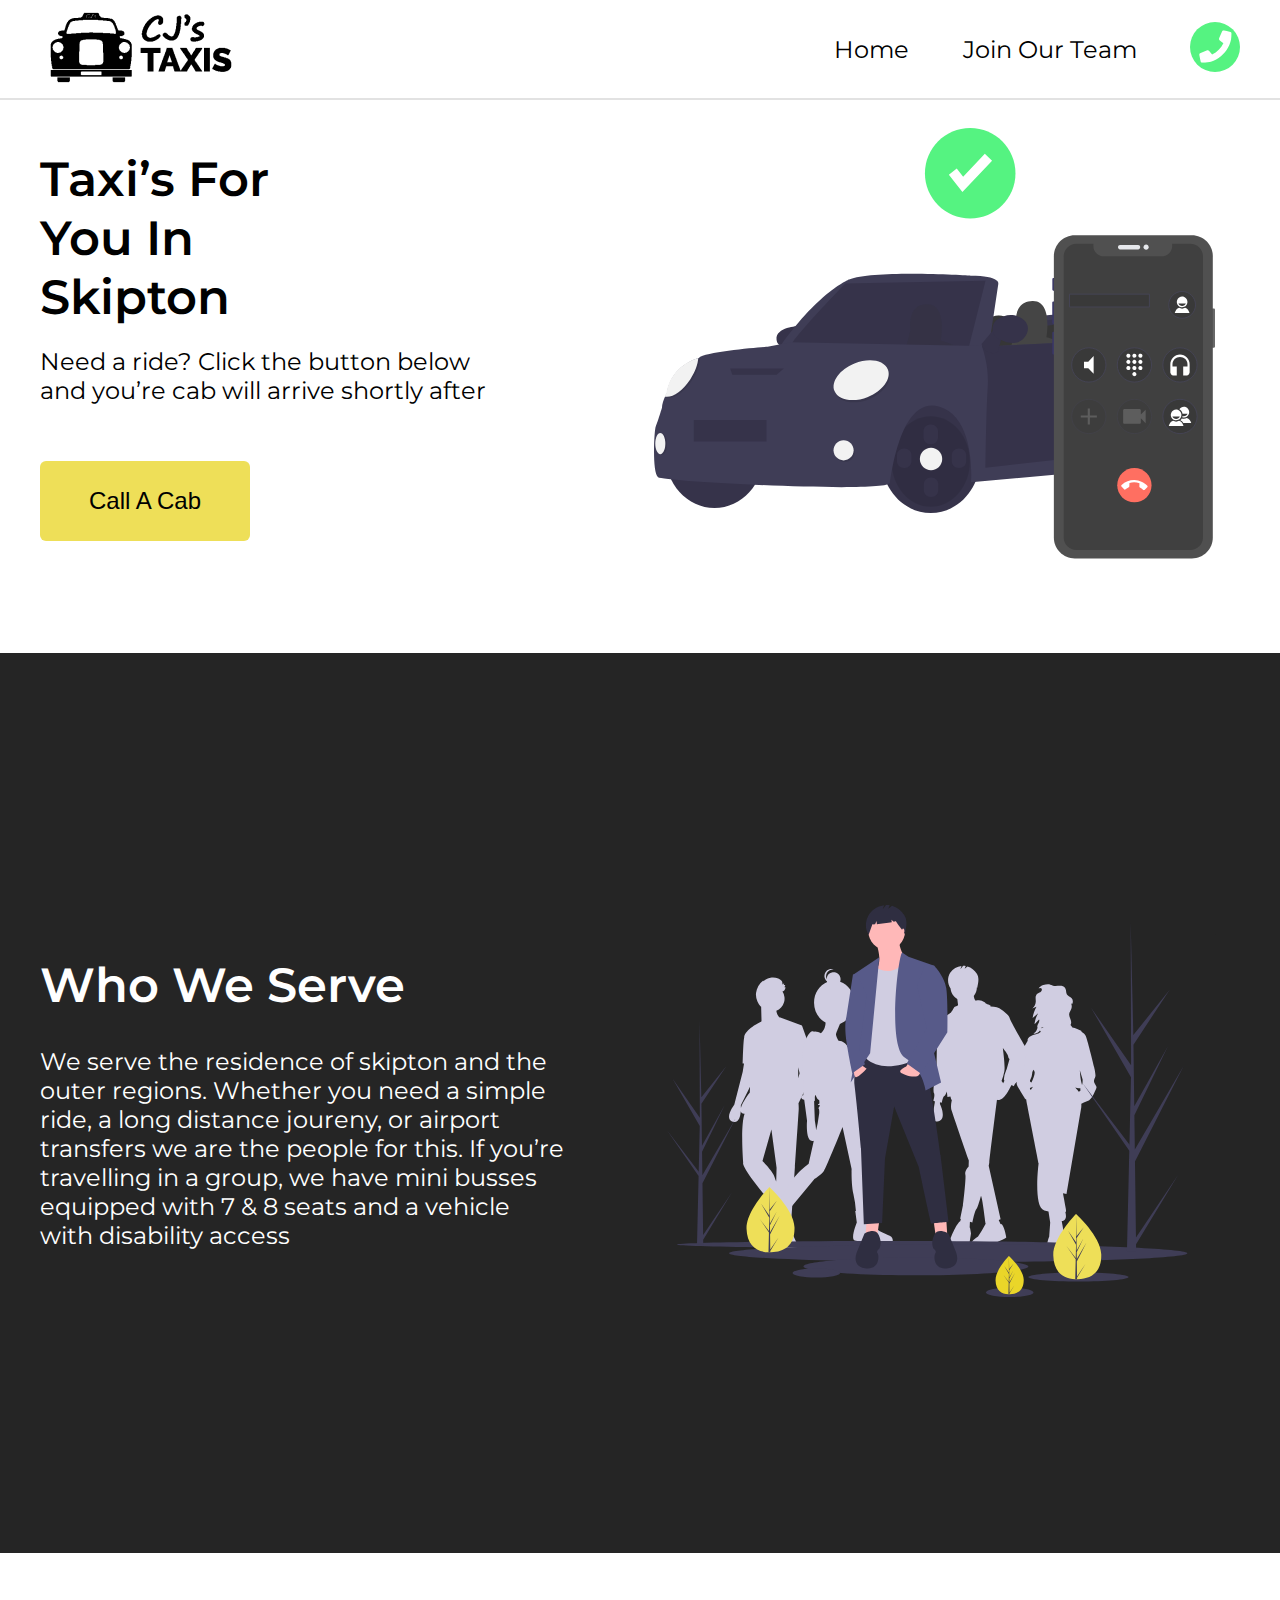
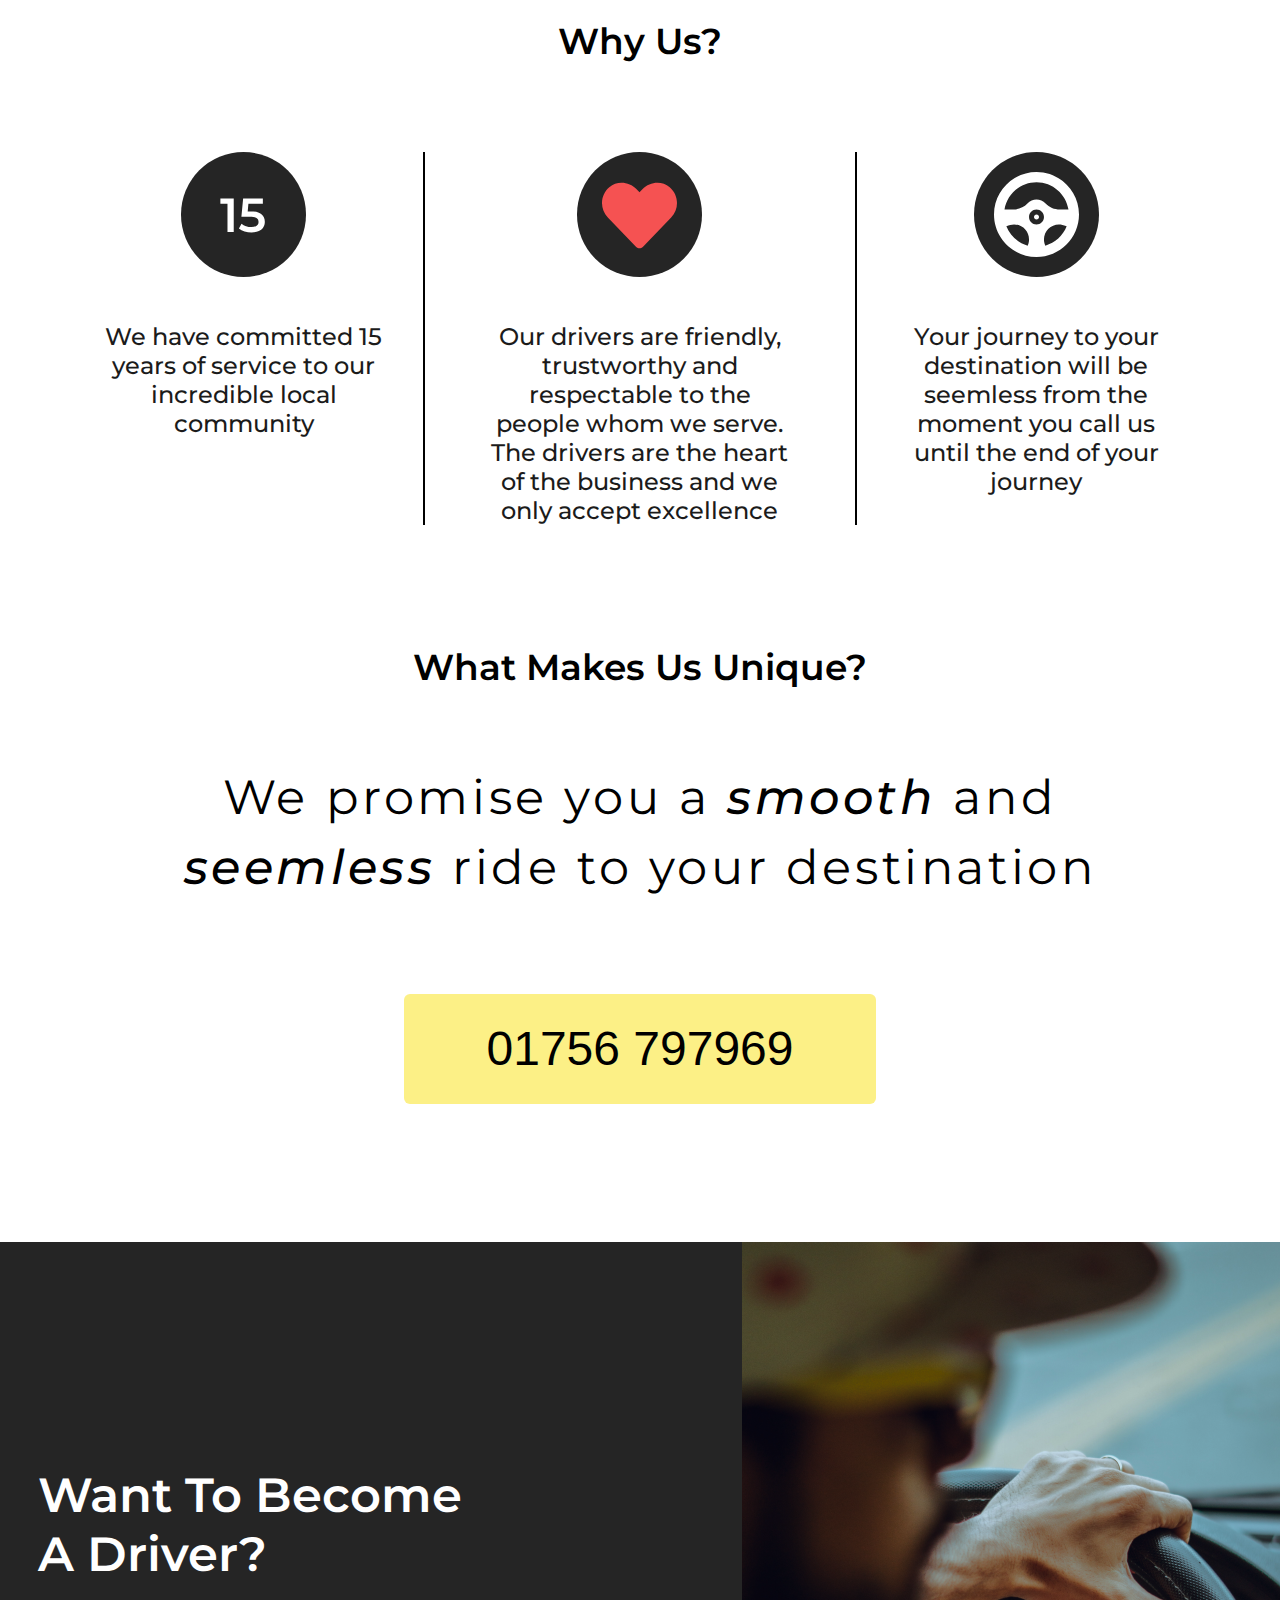
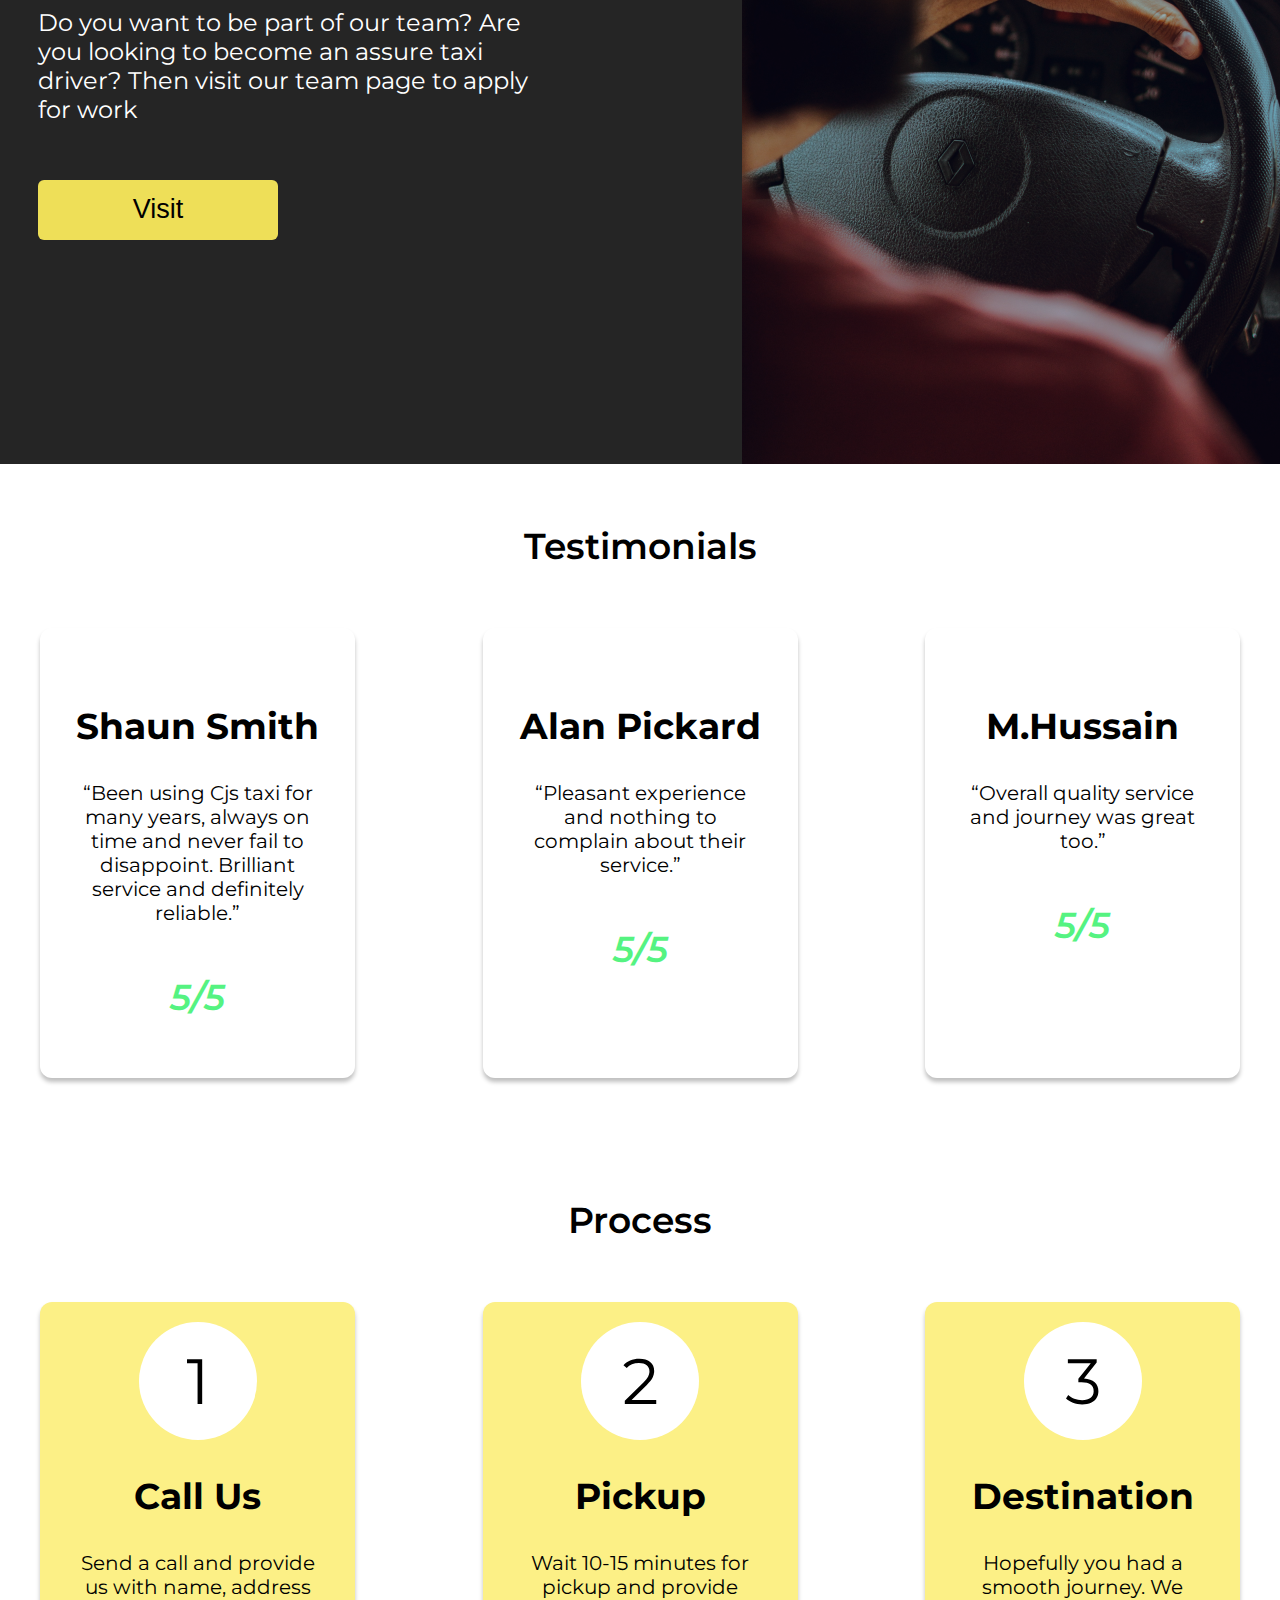
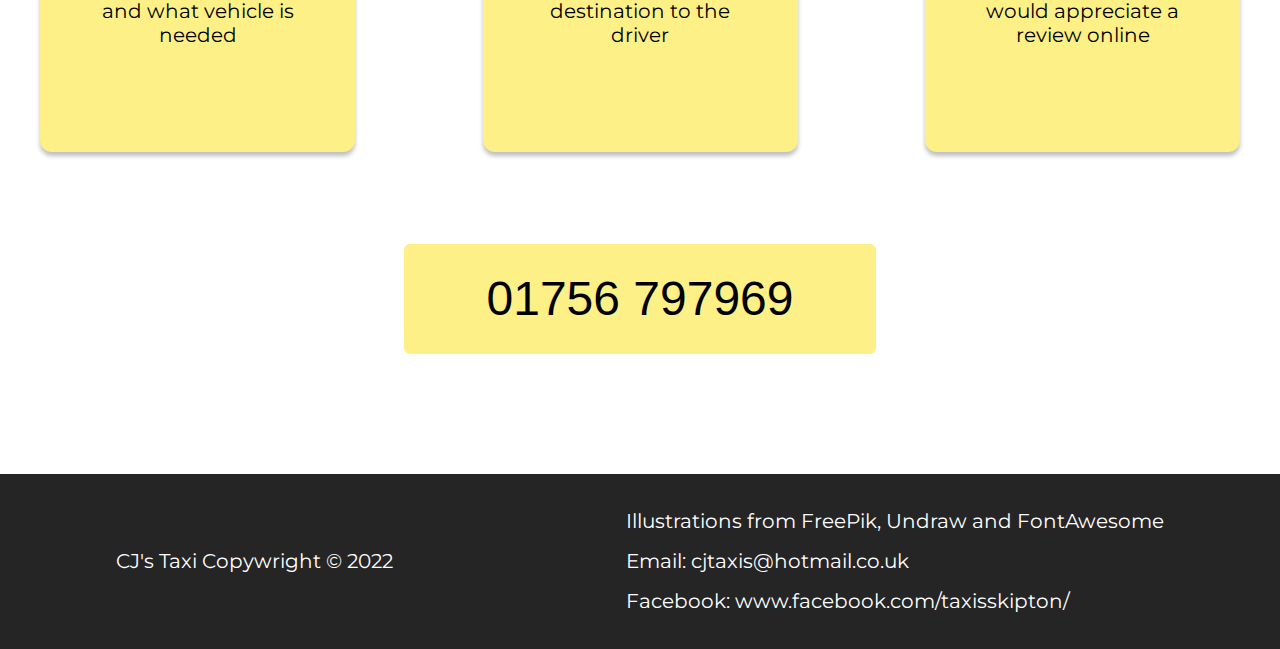
==== commit 567b9620: "pages complete" ====
--- a/index.html
+++ b/index.html
@@ -5,6 +5,9 @@
   <meta http-equiv="X-UA-Compatible" content="IE=edge">
   <meta name="viewport" content="width=device-width, initial-scale=1.0">
   <title>Cj's Taxi</title>
+
+  <!-- FAVICON -->
+  <link rel="icon" type="image/png" href="./static/imgs/logo_favicon.png"/> 
 
   <link rel="preconnect" href="https://fonts.googleapis.com">
   <link rel="preconnect" href="https://fonts.gstatic.com" crossorigin>
@@ -102,7 +105,7 @@
           <h2 class="s5-title">Want To Become A Driver?</h2>
           <p class="s5-text">Do you want to be part of our team? Are you looking to become an assure taxi driver? Then visit our team page to apply for work</p>
   
-          <a href=""><button class="s5-btn btn">Visit</button></a>
+          <a href="./team.html"><button class="s5-btn btn">Visit</button></a>
         </div>
       </div>
 
@@ -186,7 +189,7 @@
         <div class="footer-details">
           <p>Illustrations from FreePik, Undraw and FontAwesome</p>
 
-          <p>Email: CJSTAXIS@HOTMAIL.CO.UK</p>
+          <p>Email: cjtaxis@hotmail.co.uk</p>
 
           <p>Facebook: www.facebook.com/taxisskipton/</p>
         </div>
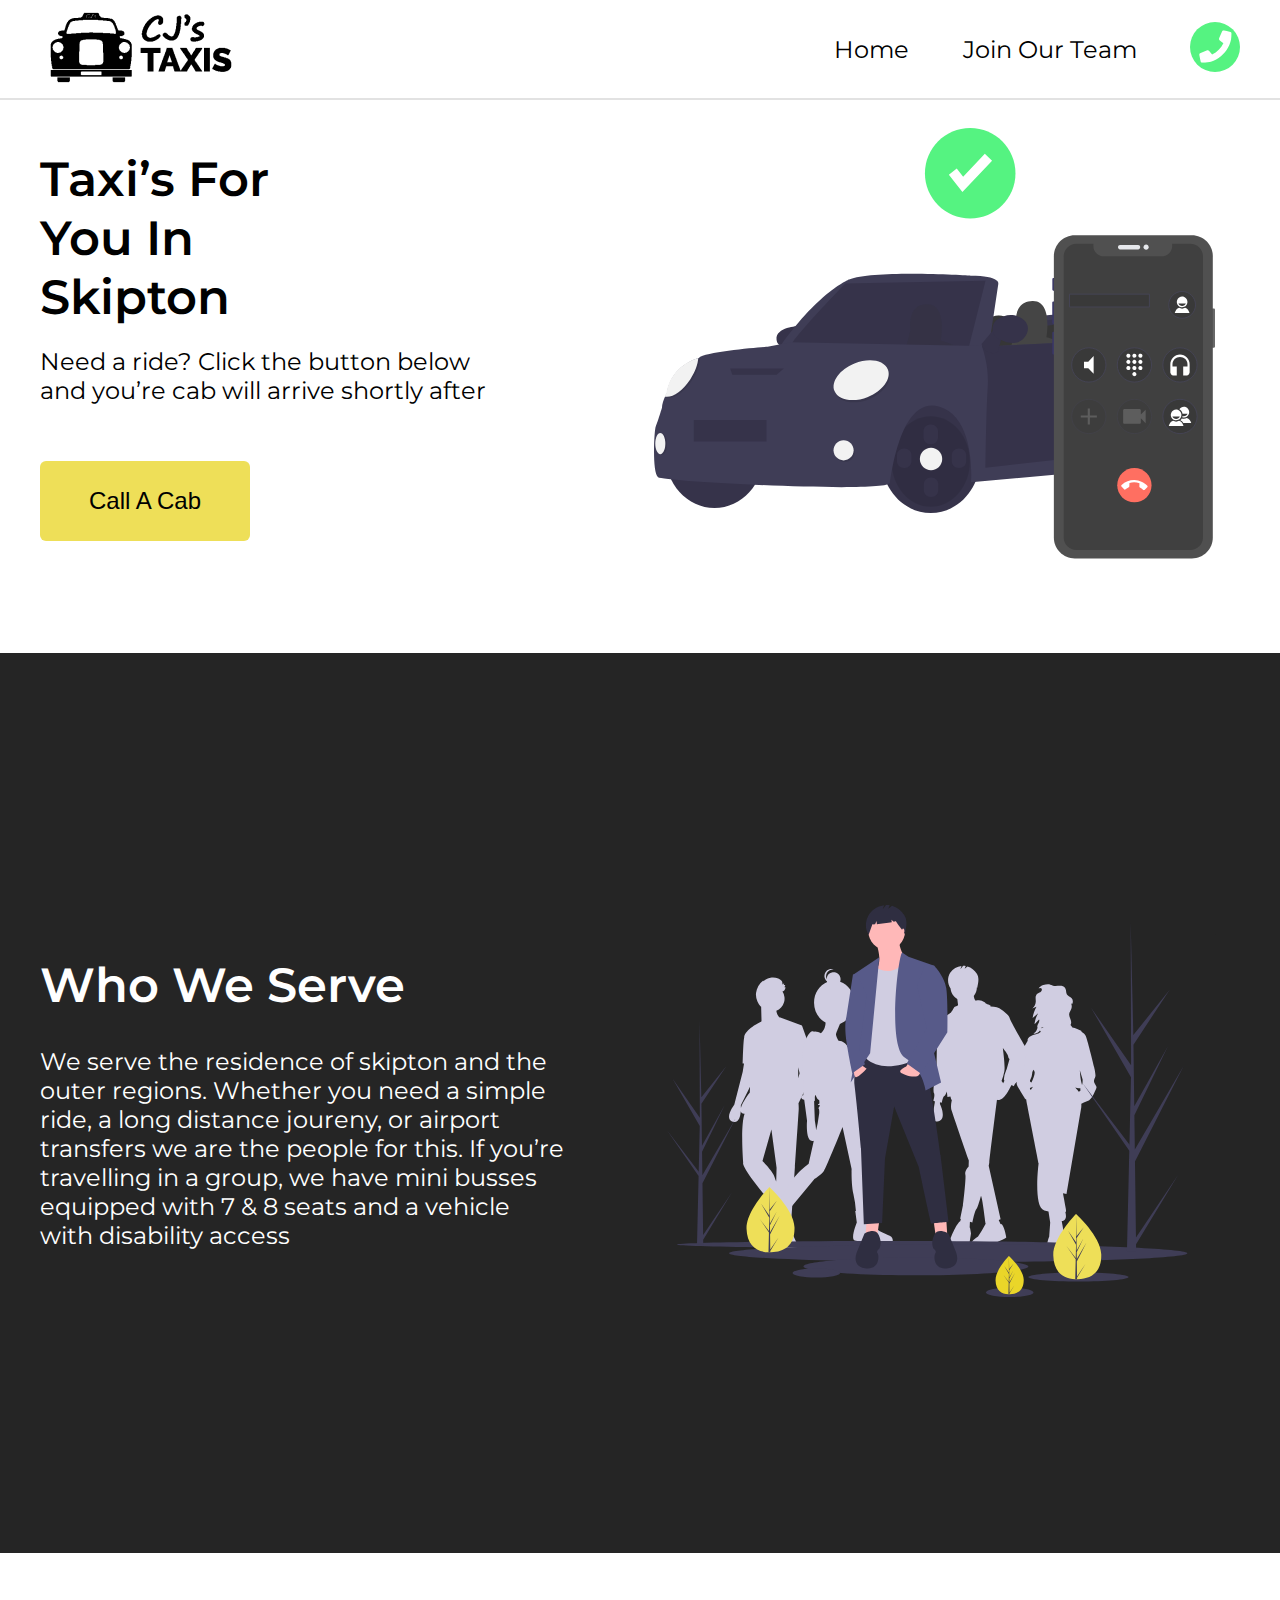
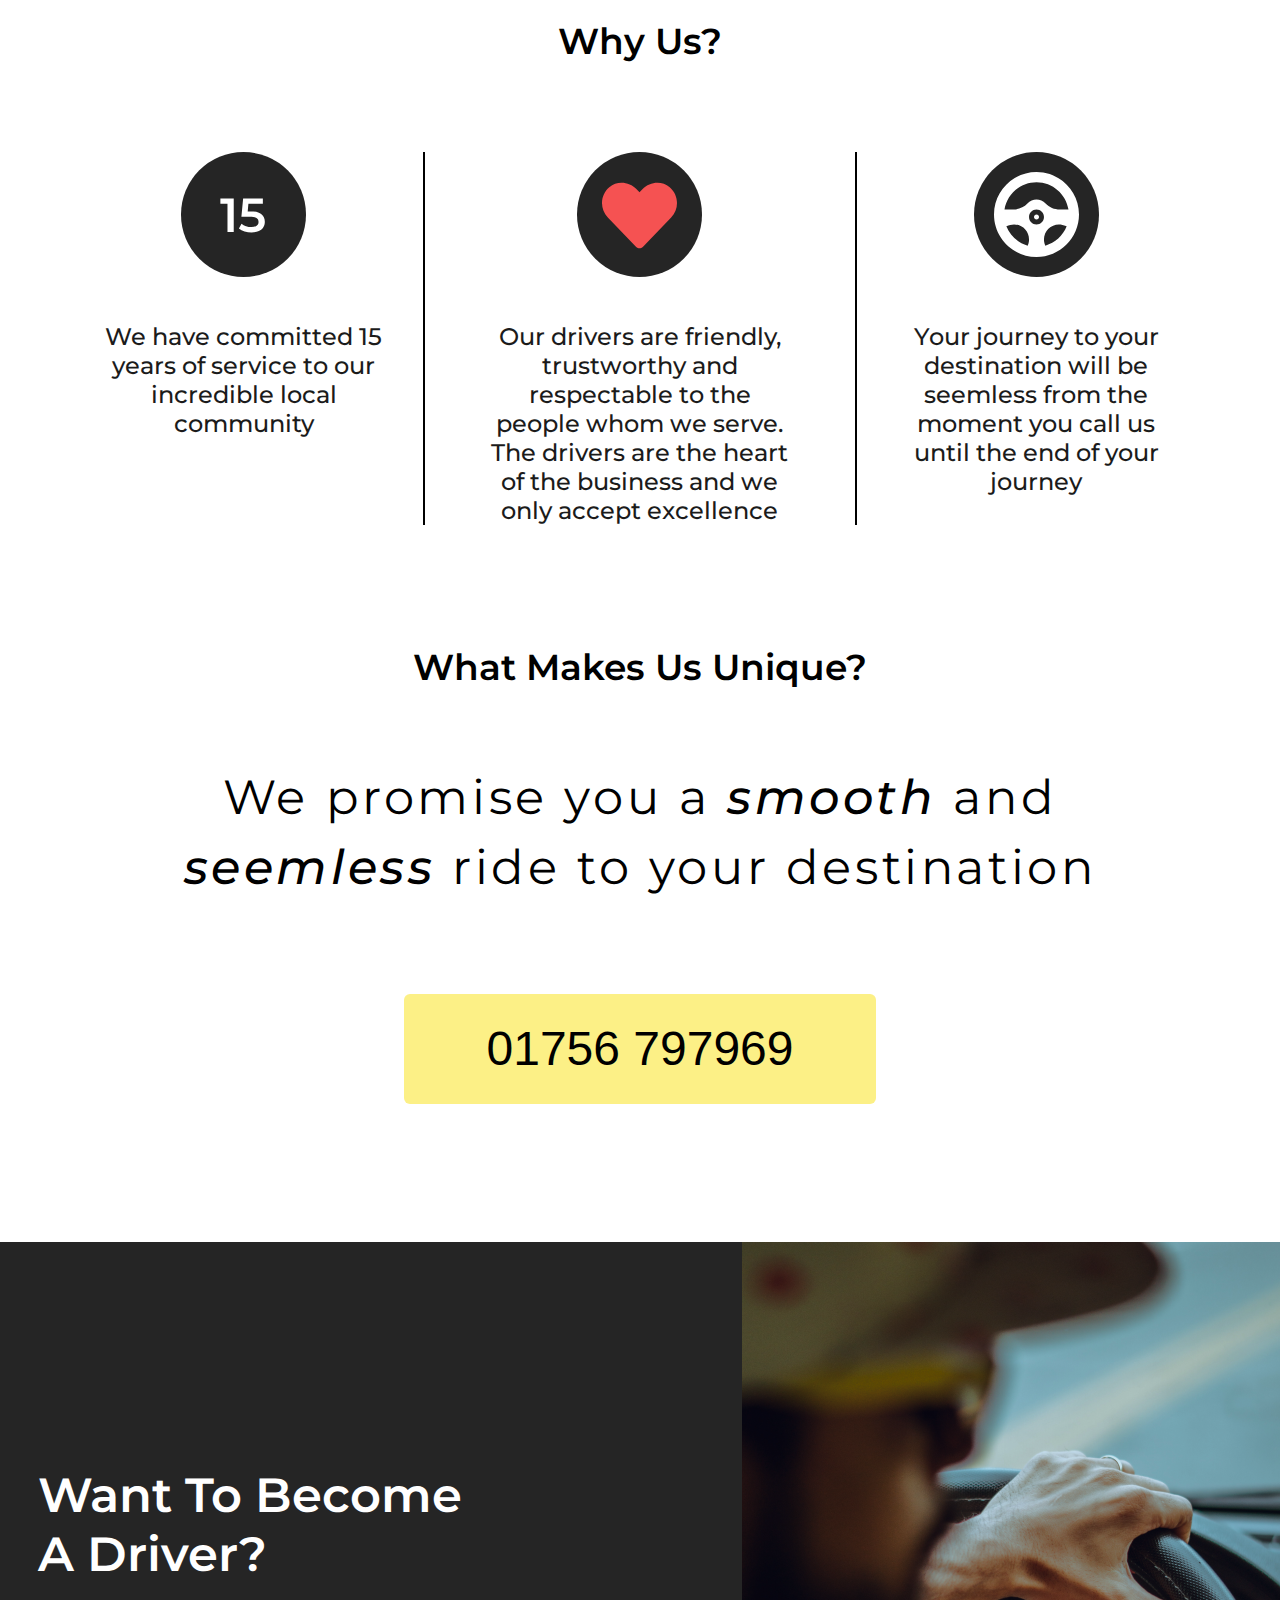
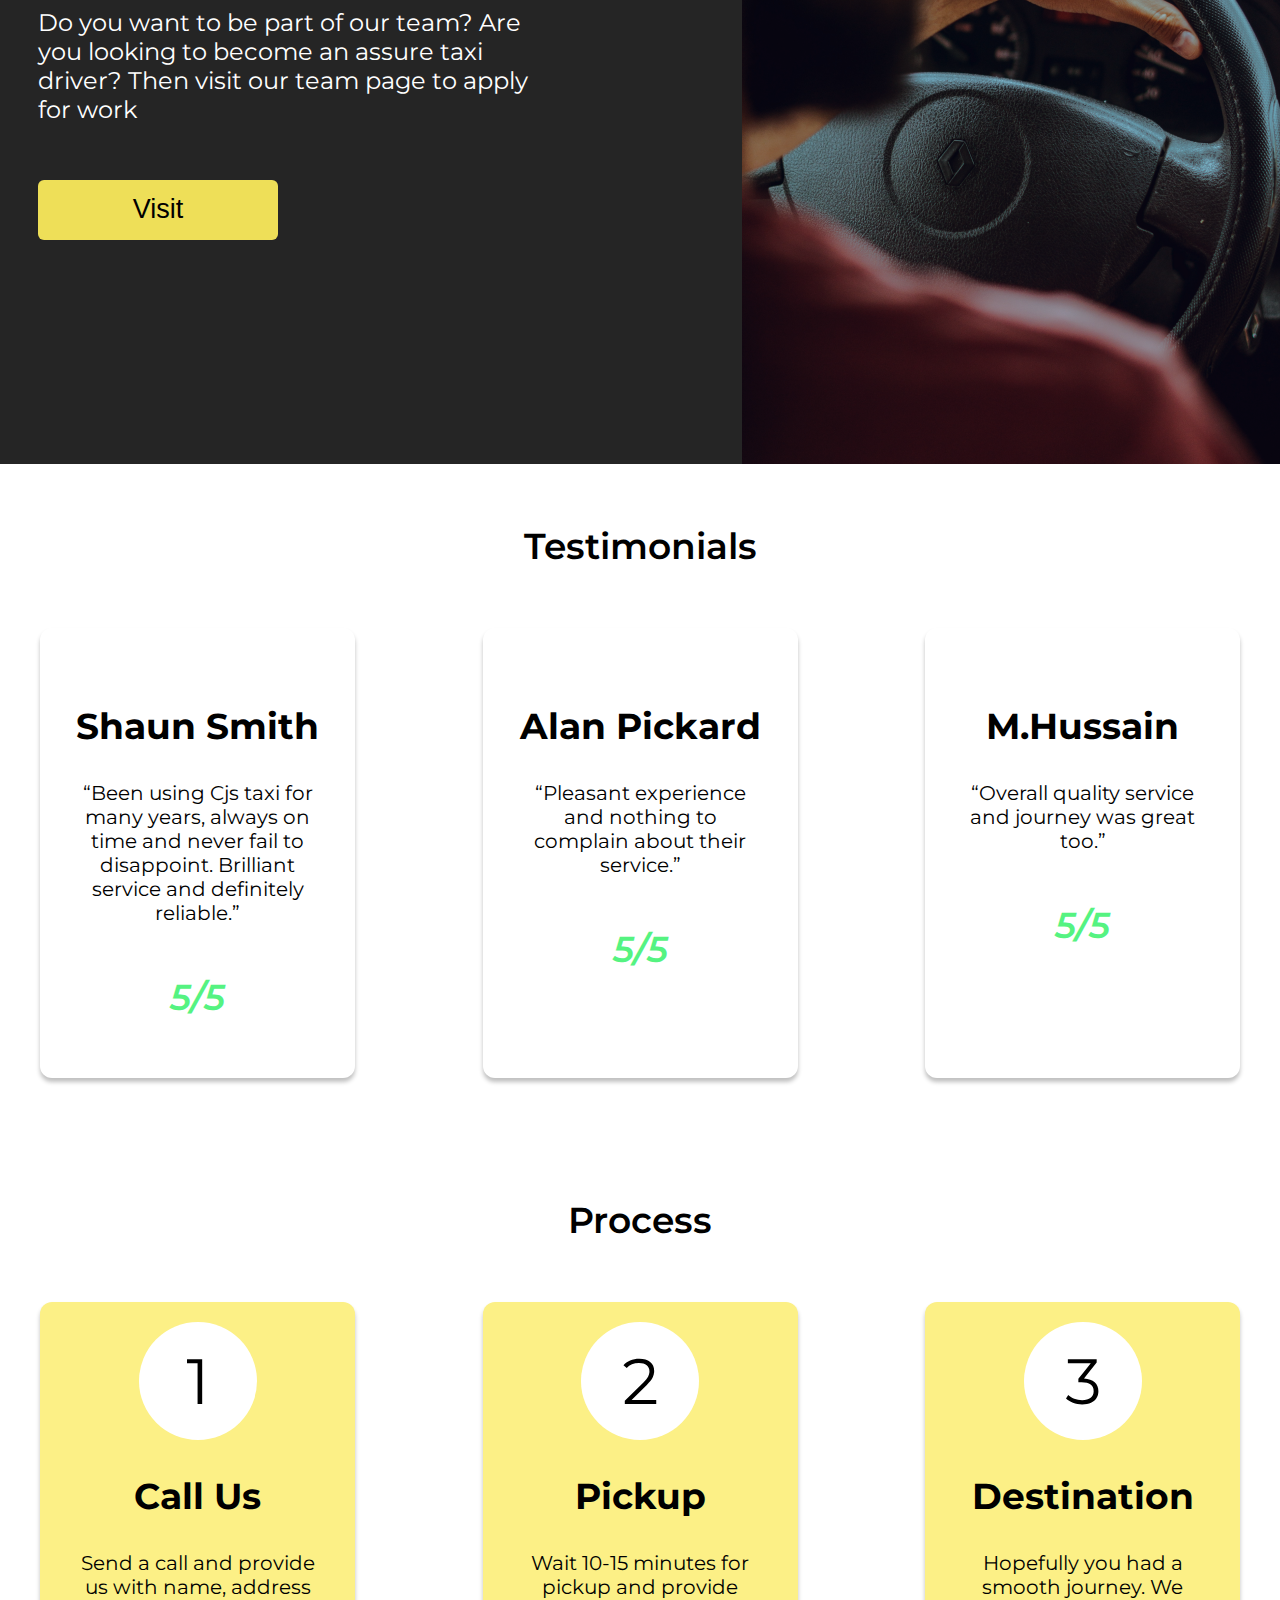
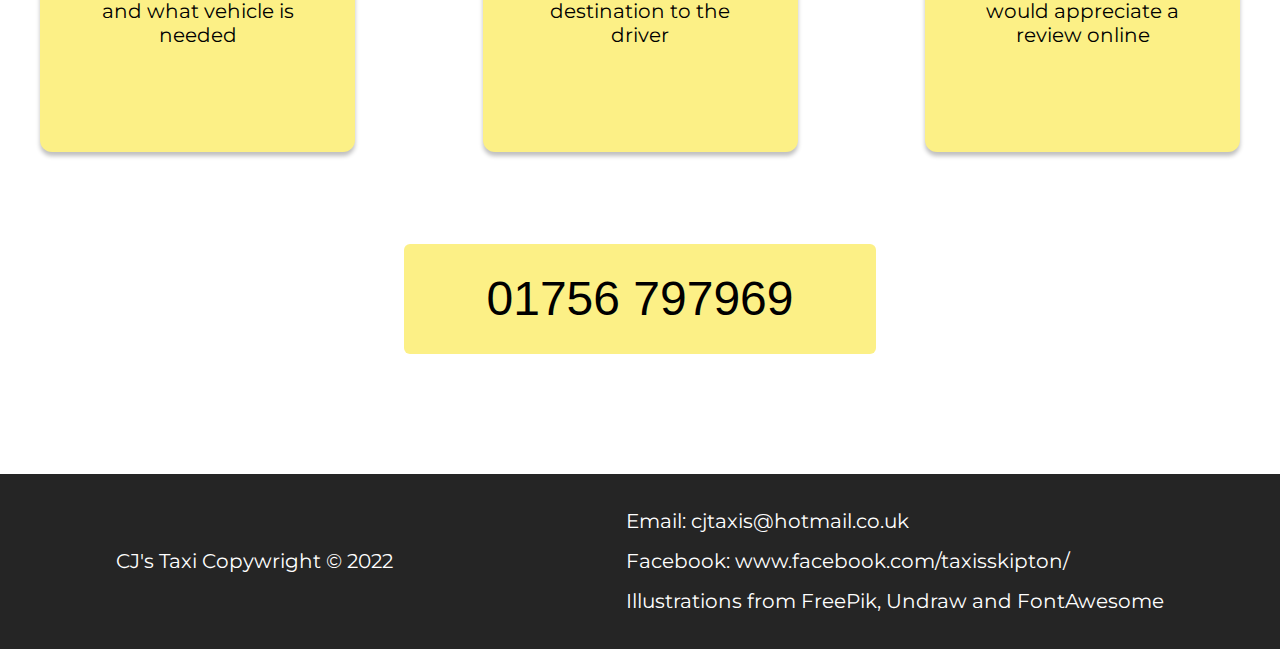
==== commit 32b299e5: "test" ====
--- a/index.html
+++ b/index.html
@@ -4,6 +4,9 @@
   <meta charset="UTF-8">
   <meta http-equiv="X-UA-Compatible" content="IE=edge">
   <meta name="viewport" content="width=device-width, initial-scale=1.0">
+  <meta name="description" content="We are cj's taxi based in skipton and here to give you a seemless & smooth journey.">
+  <meta name="keywords" content="Taxi service, Seemless, Smooth, Skipton">
+  <meta name="author" content="Bilal Uddin">
   <title>Cj's Taxi</title>
 
   <!-- FAVICON -->
@@ -25,7 +28,7 @@
 
           <ul class="nav-links">
             <li class="home nav-link"><a href="./index.html">Home</a></li>
-            <li class="join nav-link"><a href="">Join Our Team</a></li>
+            <li class="join nav-link"><a href="./team.html">Join Our Team</a></li>
 
             <a href="tel:01756797969"><img src="./static/imgs/call_icon.svg" alt="Call" class="call"></a>
           </ul>
@@ -187,11 +190,11 @@
         <p class="copyright">CJ's Taxi Copywright &copy; 2022</p>
 
         <div class="footer-details">
+          <p>Email: cjtaxis@hotmail.co.uk</p>
+
+          <p>Facebook: www.facebook.com/taxisskipton/</p>
+
           <p>Illustrations from FreePik, Undraw and FontAwesome</p>
-
-          <p>Email: cjtaxis@hotmail.co.uk</p>
-
-          <p>Facebook: www.facebook.com/taxisskipton/</p>
         </div>
       </footer>
     </div>
